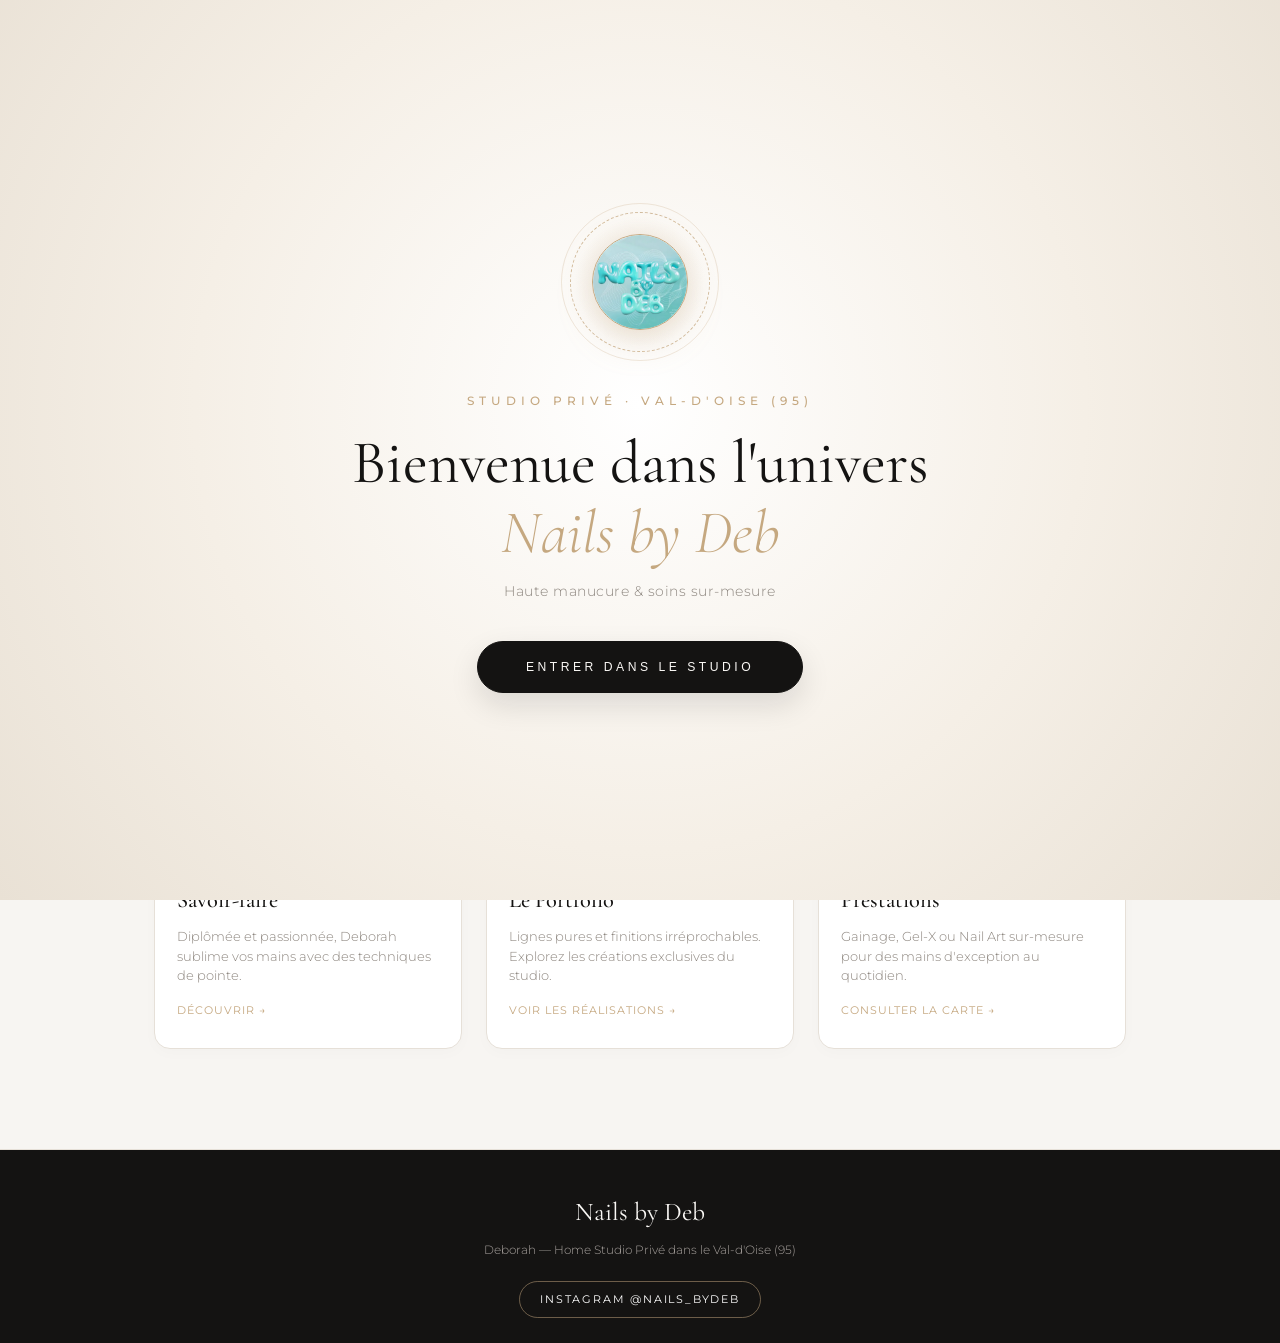
==== index.html @ a56fde8a "Update index.html" ====
<!DOCTYPE html>
<html lang="fr">
<head>
    <meta charset="UTF-8">
    <meta name="viewport" content="width=device-width, initial-scale=1.0">
    <title>Nails by Deb — Salon Privé & Haute Manucure (95)</title>
    <link rel="preconnect" href="https://fonts.googleapis.com">
    <link rel="preconnect" href="https://fonts.gstatic.com" crossorigin>
    <link href="https://fonts.googleapis.com/css2?family=Cormorant+Garamond:ital,wght@0,300;0,400;0,500;0,600;1,400&family=Montserrat:wght@300;400;500;600&display=swap" rel="stylesheet">
    <style>
        :root {
            --bg-main: #F7F5F2;
            --bg-card: #FFFFFF;
            --color-brand: #141312; 
            --color-gold: #C5A880;  
            --color-gold-light: #E8DCB8;
            --text-muted: #8C857E;
            --border: #E6E0D8;
            --radius: 16px;
            --transition: all 0.5s cubic-bezier(0.16, 1, 0.3, 1);
        }

        * { box-sizing: border-box; margin: 0; padding: 0; }
        body { background-color: var(--bg-main); color: var(--color-brand); font-family: 'Montserrat', sans-serif; line-height: 1.7; -webkit-tap-highlight-color: transparent; overflow-x: hidden; }

        /* =========================================================
           ÉCRAN DE BIENVENUE D'EXCEPTION (SPLASH SCREEN HAUTE COUTURE)
           ========================================================= */
        #splash-screen {
            position: fixed;
            top: 0;
            left: 0;
            width: 100vw;
            height: 100vh;
            background: radial-gradient(circle at 50% 45%, #FFFFFF 0%, #F5EFE6 55%, #E9E1D5 100%);
            color: var(--color-brand);
            z-index: 99999;
            display: flex;
            align-items: center;
            justify-content: center;
            text-align: center;
            padding: 30px;
            transition: opacity 1s cubic-bezier(0.16, 1, 0.3, 1), transform 1s cubic-bezier(0.16, 1, 0.3, 1), visibility 1s ease;
        }

        .splash-content {
            max-width: 580px;
            width: 100%;
        }

        /* LOGO & ANNEAUX DORÉS SANS 3D MAIS AVEC AURA LUMINEUSE */
        .splash-logo-wrapper {
            position: relative;
            width: 150px;
            height: 150px;
            margin: 0 auto 35px;
            display: flex;
            align-items: center;
            justify-content: center;
            cursor: pointer;
        }

        /* Halo lumineux d'arrière-plan */
        .splash-glow {
            position: absolute;
            width: 130px;
            height: 130px;
            border-radius: 50%;
            background: radial-gradient(circle, rgba(197, 168, 128, 0.35) 0%, rgba(197, 168, 128, 0) 70%);
            animation: pulseGlow 3.5s ease-in-out infinite alternate;
        }

        @keyframes pulseGlow {
            0% { transform: scale(0.95); opacity: 0.5; }
            100% { transform: scale(1.35); opacity: 0.9; }
        }

        .splash-logo {
            width: 96px;
            height: 96px;
            border-radius: 50%;
            object-fit: cover;
            border: 1.5px solid var(--color-gold);
            box-shadow: 0 12px 35px rgba(197, 168, 128, 0.28);
            position: relative;
            z-index: 3;
            transition: transform 0.6s cubic-bezier(0.16, 1, 0.3, 1);
        }

        .splash-logo-wrapper:hover .splash-logo {
            transform: scale(1.05);
        }

        /* Double anneau filigrane en rotation douce */
        .splash-ring-1 {
            position: absolute;
            width: 140px;
            height: 140px;
            border-radius: 50%;
            border: 1px dashed var(--color-gold);
            animation: rotateClockwise 25s linear infinite;
            opacity: 0.75;
            z-index: 2;
        }

        .splash-ring-2 {
            position: absolute;
            width: 158px;
            height: 158px;
            border-radius: 50%;
            border: 1px solid rgba(197, 168, 128, 0.25);
            animation: rotateCounter 35s linear infinite;
            z-index: 1;
        }

        @keyframes rotateClockwise {
            from { transform: rotate(0deg); }
            to { transform: rotate(360deg); }
        }

        @keyframes rotateCounter {
            from { transform: rotate(360deg); }
            to { transform: rotate(0deg); }
        }

        /* TYPOGRAPHIE ET TEXTES */
        .splash-tag {
            font-family: 'Montserrat', sans-serif;
            color: var(--color-gold);
            font-size: 0.72rem;
            letter-spacing: 5px;
            text-transform: uppercase;
            margin-bottom: 16px;
            display: block;
            font-weight: 500;
            opacity: 0;
            animation: fadeInUp 0.9s 0.2s forwards ease-out;
        }

        .splash-title {
            font-family: 'Cormorant Garamond', serif;
            font-size: clamp(2.4rem, 6.5vw, 3.8rem);
            font-weight: 400;
            line-height: 1.15;
            color: var(--color-brand);
            margin-bottom: 12px;
            opacity: 0;
            animation: fadeInUp 0.9s 0.4s forwards ease-out;
        }

        .splash-title em {
            font-style: italic;
            color: var(--color-gold);
            font-weight: 300;
        }

        .splash-desc {
            font-size: 0.85rem;
            color: var(--text-muted);
            font-weight: 300;
            letter-spacing: 0.5px;
            margin-bottom: 38px;
            opacity: 0;
            animation: fadeInUp 0.9s 0.5s forwards ease-out;
        }

        /* BOUTON D'ENTRÉE DU LUXE AVEC EFFET SHIMMER EN CONTINU */
        .btn-splash {
            position: relative;
            display: inline-block;
            background-color: var(--color-brand);
            color: #FAF8F5;
            border: 1px solid var(--color-brand);
            padding: 18px 48px;
            border-radius: 40px;
            font-size: 0.76rem;
            letter-spacing: 3.5px;
            text-transform: uppercase;
            cursor: pointer;
            transition: var(--transition);
            font-weight: 500;
            overflow: hidden;
            box-shadow: 0 12px 30px rgba(20, 19, 18, 0.12);
            opacity: 0;
            animation: fadeInUp 0.9s 0.7s forwards ease-out;
        }

        /* Ligne de reflet lumineux à travers le bouton */
        .btn-splash::before {
            content: '';
            position: absolute;
            top: 0;
            left: -100%;
            width: 100%;
            height: 100%;
            background: linear-gradient(120deg, transparent, rgba(255, 255, 255, 0.35), transparent);
            animation: shimmer 3.5s infinite;
        }

        @keyframes shimmer {
            0% { left: -100%; }
            20% { left: 100%; }
            100% { left: 100%; }
        }

        .btn-splash:hover {
            background-color: var(--color-gold);
            border-color: var(--color-gold);
            color: var(--color-brand);
            transform: translateY(-3px) scale(1.02);
            box-shadow: 0 15px 35px rgba(197, 168, 128, 0.4);
        }

        @keyframes fadeInUp {
            from { opacity: 0; transform: translateY(20px); }
            to { opacity: 1; transform: translateY(0); }
        }

        /* =========================================================
           HEADER HARMONISÉ (STRICTEMENT SUR UNE SEULE LIGNE)
           ========================================================= */
        header { position: relative; width: 100%; background: rgba(247, 245, 242, 0.98); border-bottom: 1px solid var(--border); z-index: 1000; padding: 14px 4%; display: flex; flex-direction: column; align-items: center; gap: 12px; }
        .brand-logo { display: flex; align-items: center; gap: 12px; text-decoration: none; color: var(--color-brand); white-space: nowrap; }
        .brand-logo img { width: 40px; height: 40px; border-radius: 50%; object-fit: cover; border: 1px solid var(--color-gold); flex-shrink: 0; }
        .brand-logo span { font-family: 'Montserrat', sans-serif; font-size: 0.88rem; letter-spacing: 3.5px; text-transform: uppercase; font-weight: 600; color: var(--color-brand); white-space: nowrap; }

        nav { width: 100%; display: flex; justify-content: center; }
        nav ul { display: flex; list-style: none; gap: 4px; justify-content: center; align-items: center; flex-wrap: wrap; }
        nav a { text-decoration: none; color: var(--color-brand); font-size: 0.65rem; font-weight: 500; text-transform: uppercase; letter-spacing: 1px; padding: 6px 10px; border-radius: 15px; transition: var(--transition); }
        nav a:hover, nav a.active { color: var(--color-gold); background: rgba(197, 168, 128, 0.08); }
        .btn-nav { background-color: var(--color-brand) !important; color: #FFF !important; padding: 6px 14px !important; }

        @media (min-width: 768px) {
            header { position: fixed; top: 0; left: 0; flex-direction: row; justify-content: space-between; padding: 16px 6%; backdrop-filter: blur(12px); }
            nav ul { gap: 16px; flex-wrap: nowrap; }
            nav a { font-size: 0.8rem; padding: 8px 14px; }
            .brand-logo img { width: 44px; height: 44px; }
            .brand-logo span { font-size: 0.95rem; letter-spacing: 4px; }
            .hero { padding-top: 140px !important; }
        }

        /* =========================================================
           CONTENU PRINCIPAL DU SITE
           ========================================================= */
        .hero { padding: 40px 5% 50px; text-align: center; max-width: 900px; margin: 0 auto; }
        .hero-badge { display: inline-block; border: 1px solid var(--color-gold); color: var(--color-gold); padding: 5px 14px; border-radius: 30px; font-size: 0.65rem; letter-spacing: 2px; text-transform: uppercase; margin-bottom: 20px; font-weight: 500; }
        .hero h1 { font-family: 'Cormorant Garamond', serif; font-size: clamp(2.2rem, 7vw, 4.2rem); line-height: 1.15; margin-bottom: 15px; color: var(--color-brand); font-weight: 500; }
        .hero h1 em { font-style: italic; color: var(--color-gold); }
        .hero p { font-size: 0.9rem; color: var(--text-muted); max-width: 600px; margin: 0 auto 30px; font-weight: 300; }

        .hero-cta-group { display: flex; flex-direction: column; gap: 12px; align-items: center; justify-content: center; }
        @media(min-width: 500px) { .hero-cta-group { flex-direction: row; } }

        .btn-primary { display: inline-block; background-color: var(--color-brand); color: #FFF; text-decoration: none; padding: 15px 32px; border-radius: 30px; font-size: 0.75rem; letter-spacing: 2px; text-transform: uppercase; transition: var(--transition); font-weight: 500; width: 100%; max-width: 250px; }
        .btn-primary:hover { background-color: var(--color-gold); color: var(--color-brand); transform: translateY(-2px); box-shadow: 0 8px 25px rgba(197, 168, 128, 0.3); }

        .btn-secondary { display: inline-block; background-color: transparent; color: var(--color-brand); border: 1px solid var(--border); text-decoration: none; padding: 15px 32px; border-radius: 30px; font-size: 0.75rem; letter-spacing: 2px; text-transform: uppercase; transition: var(--transition); font-weight: 500; width: 100%; max-width: 250px; }
        .btn-secondary:hover { border-color: var(--color-gold); color: var(--color-gold); background: rgba(197, 168, 128, 0.05); }

        .marquee-container { width: 100%; overflow: hidden; background-color: var(--color-brand); color: #FAF8F5; padding: 12px 0; margin: 30px 0 45px; white-space: nowrap; border-top: 1px solid rgba(197, 168, 128, 0.3); border-bottom: 1px solid rgba(197, 168, 128, 0.3); }
        .marquee-content { display: inline-block; animation: marquee 25s linear infinite; font-family: 'Cormorant Garamond', serif; font-size: 0.95rem; letter-spacing: 2.5px; text-transform: uppercase; }
        .marquee-content span { margin: 0 20px; color: var(--color-gold); }
        @keyframes marquee { 0% { transform: translateX(0); } 100% { transform: translateX(-50%); } }

        .experience-section { padding: 0 5% 50px; max-width: 1100px; margin: 0 auto; text-align: center; }
        .experience-section h2 { font-family: 'Cormorant Garamond', serif; font-size: 2rem; color: var(--color-brand); margin-bottom: 10px; font-weight: 400; }
        .experience-section p.sub { color: var(--text-muted); font-size: 0.84rem; max-width: 500px; margin: 0 auto 30px; font-weight: 300; }
        .preview-grid { display: grid; grid-template-columns: 1fr; gap: 18px; }
        @media (min-width: 768px) { .preview-grid { grid-template-columns: repeat(3, 1fr); gap: 24px; } }
        .card-preview { background: var(--bg-card); border: 1px solid var(--border); border-radius: var(--radius); padding: 28px 22px; text-align: left; text-decoration: none; color: inherit; transition: var(--transition); box-shadow: 0 4px 15px rgba(0,0,0,0.02); display: flex; flex-direction: column; justify-content: space-between; }
        .card-preview:hover { border-color: var(--color-gold); transform: translateY(-5px); box-shadow: 0 10px 30px rgba(197, 168, 128, 0.15); }
        .card-preview span.num { font-family: 'Cormorant Garamond', serif; font-size: 1.15rem; color: var(--color-gold); display: block; margin-bottom: 10px; }
        .card-preview h3 { font-family: 'Cormorant Garamond', serif; font-size: 1.4rem; margin-bottom: 8px; color: var(--color-brand); font-weight: 500; }
        .card-preview p { font-size: 0.82rem; color: var(--text-muted); font-weight: 300; line-height: 1.5; }

        footer { background-color: var(--color-brand); color: #FAF8F5; padding: 40px 5% 25px; text-align: center; margin-top: 50px; border-top: 1px solid var(--border); }
        footer h3 { font-family: 'Cormorant Garamond', serif; font-size: 1.6rem; margin-bottom: 6px; font-weight: 400; }
        footer p { color: #A8A29E; font-size: 0.78rem; margin-bottom: 20px; font-weight: 300; }
        .social-link { display: inline-block; color: #FFF; text-decoration: none; border: 1px solid rgba(197, 168, 128, 0.5); padding: 8px 20px; border-radius: 30px; font-size: 0.7rem; letter-spacing: 1.8px; text-transform: uppercase; transition: var(--transition); }
        .social-link:hover { background: var(--color-gold); border-color: var(--color-gold); color: var(--color-brand); }
    </style>
</head>
<body>

    <!-- ÉCRAN D'ACCUEIL D'ENTRÉE HAUTE COUTURE -->
    <div id="splash-screen">
        <div class="splash-content">
            <div class="splash-logo-wrapper" onclick="enterStudio()">
                <div class="splash-glow"></div>
                <div class="splash-ring-1"></div>
                <div class="splash-ring-2"></div>
                <img src="logo.png" alt="Nails by Deb Logo" class="splash-logo">
            </div>
            <span class="splash-tag">Studio Privé · Val-d'Oise (95)</span>
            <h1 class="splash-title">Bienvenue dans l'univers<br><em>Nails by Deb</em></h1>
            <p class="splash-desc">Haute manucure & soins sur-mesure</p>
            <button class="btn-splash" onclick="enterStudio()">Entrer dans le studio</button>
        </div>
    </div>

    <!-- HEADER ET STRUCTURE DU SITE -->
    <header>
        <a href="index.html" class="brand-logo">
            <img src="logo.png" alt="Nails by Deb Logo">
            <span>NAILS BY DEB</span>
        </a>
        <nav>
            <ul>
                <li><a href="index.html" class="active">Accueil</a></li>
                <li><a href="about.html">À propos</a></li>
                <li><a href="realisations.html">Réalisations</a></li>
                <li><a href="tarifs.html">Tarifs</a></li>
                <li><a href="rules.html">Consignes</a></li>
                <li><a href="booking.html" class="btn-nav">Réserver</a></li>
            </ul>
        </nav>
    </header>

    <section class="hero">
        <span class="hero-badge">Salon Privé · Val-d'Oise (95)</span>
        <h1>L'art de la haute manucure <em>sur-mesure</em></h1>
        <p>Bienvenue dans l'univers exclusif de Deborah. Un sanctuaire de beauté dédié à l'élégance de vos mains.</p>
        <div class="hero-cta-group">
            <a href="booking.html" class="btn-primary">Réserver mon soin</a>
            <a href="tarifs.html" class="btn-secondary">Découvrir la carte</a>
        </div>
    </section>

    <div class="marquee-container">
        <div class="marquee-content">
            HAUTE MANUCURE <span>✦</span> GAINAGE RUBBER <span>✦</span> POSE AMÉRICAINE GEL-X <span>✦</span> EXCELLENCE & RAFFINEMENT <span>✦</span> VAL-D'OISE (95) <span>✦</span>
        </div>
    </div>

    <div class="experience-section">
        <h2>L'Expérience Nails by Deb</h2>
        <p class="sub">Une exigence absolue portée sur la santé de vos ongles et la perfection des finitions.</p>
        
        <div class="preview-grid">
            <a href="about.html" class="card-preview">
                <div>
                    <span class="num">01</span>
                    <h3>Savoir-faire</h3>
                    <p>Diplômée et passionnée, Deborah sublime vos mains avec des techniques de pointe.</p>
                </div>
                <span style="font-size:0.7rem; text-transform:uppercase; letter-spacing:1px; color:var(--color-gold); margin-top:15px; display:block;">Découvrir →</span>
            </a>
            <a href="realisations.html" class="card-preview">
                <div>
                    <span class="num">02</span>
                    <h3>Le Portfolio</h3>
                    <p>Lignes pures et finitions irréprochables. Explorez les créations exclusives du studio.</p>
                </div>
                <span style="font-size:0.7rem; text-transform:uppercase; letter-spacing:1px; color:var(--color-gold); margin-top:15px; display:block;">Voir les réalisations →</span>
            </a>
            <a href="tarifs.html" class="card-preview">
                <div>
                    <span class="num">03</span>
                    <h3>Prestations</h3>
                    <p>Gainage, Gel-X ou Nail Art sur-mesure pour des mains d'exception au quotidien.</p>
                </div>
                <span style="font-size:0.7rem; text-transform:uppercase; letter-spacing:1px; color:var(--color-gold); margin-top:15px; display:block;">Consulter la carte →</span>
            </a>
        </div>
    </div>

    <footer>
        <h3>Nails by Deb</h3>
        <p>Deborah — Home Studio Privé dans le Val-d'Oise (95)</p>
        <a href="https://instagram.com/nails_bydeb" target="_blank" class="social-link">Instagram @nails_bydeb</a>
    </footer>

    <script>
        function enterStudio() {
            const splash = document.getElementById('splash-screen');
            splash.style.opacity = '0';
            splash.style.transform = 'scale(1.04)';
            splash.style.visibility = 'hidden';
        }
    </script>
</body>
</html>
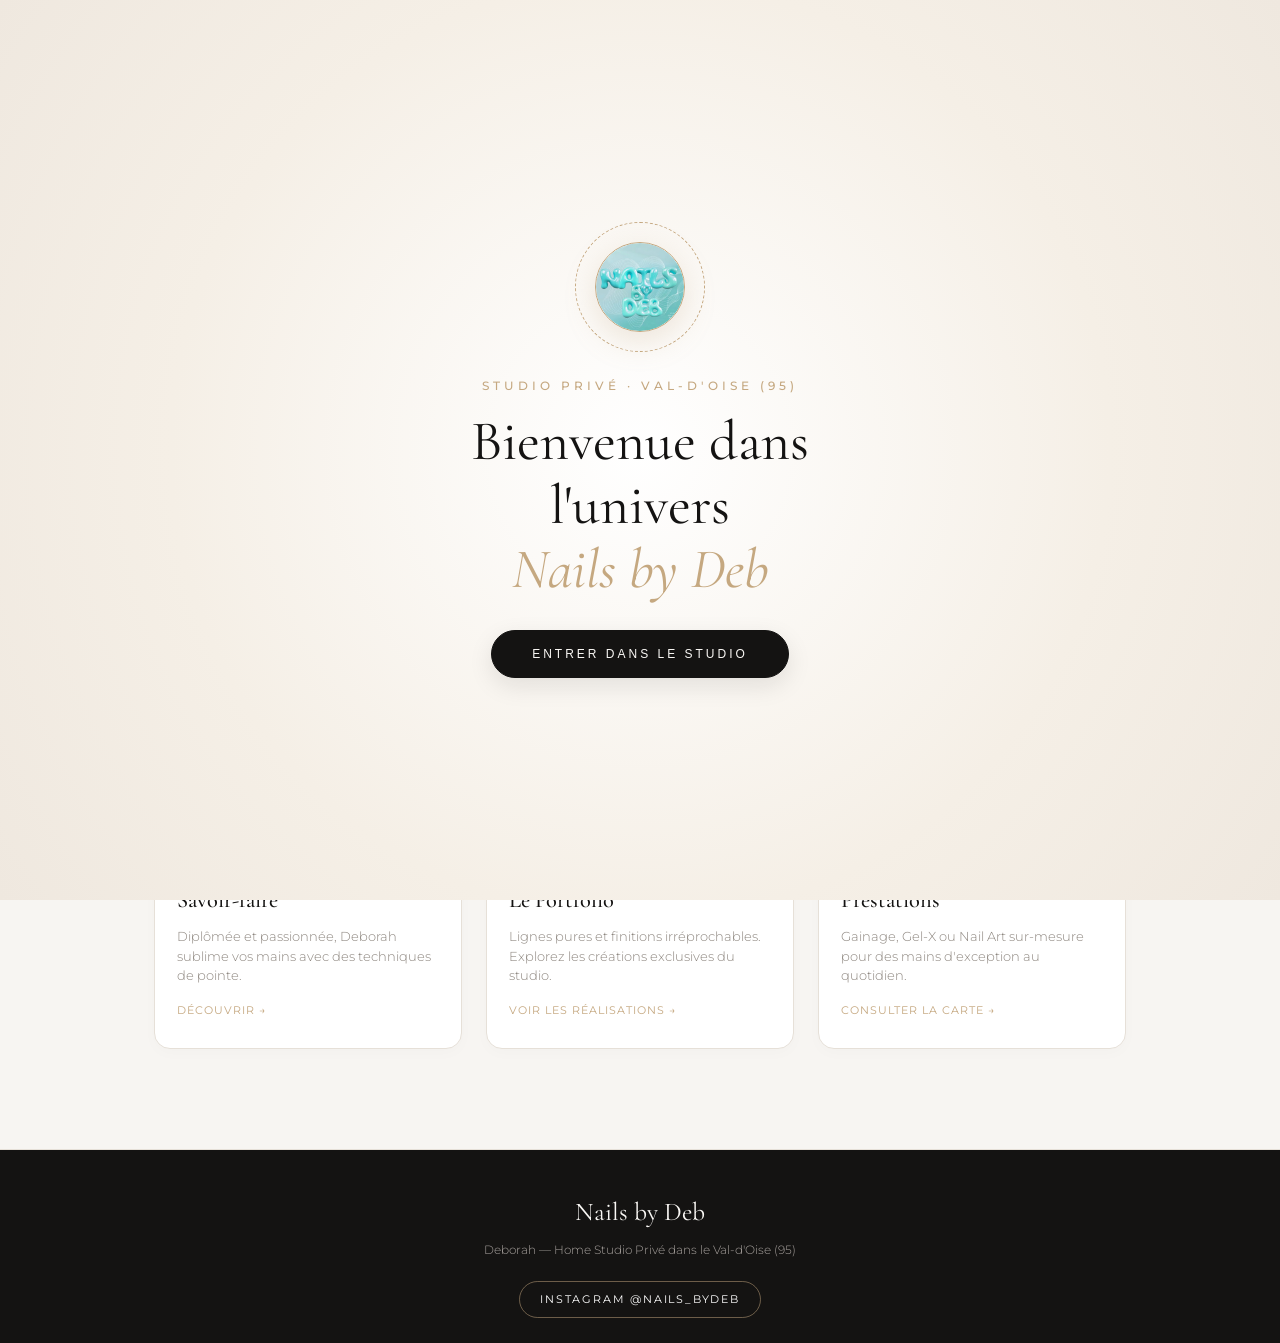
==== commit a862a4bc: "Update index.html" ====
--- a/index.html
+++ b/index.html
@@ -9,220 +9,38 @@
     <link href="https://fonts.googleapis.com/css2?family=Cormorant+Garamond:ital,wght@0,300;0,400;0,500;0,600;1,400&family=Montserrat:wght@300;400;500;600&display=swap" rel="stylesheet">
     <style>
         :root {
-            --bg-main: #F7F5F2;
-            --bg-card: #FFFFFF;
-            --color-brand: #141312; 
-            --color-gold: #C5A880;  
-            --color-gold-light: #E8DCB8;
-            --text-muted: #8C857E;
-            --border: #E6E0D8;
-            --radius: 16px;
-            --transition: all 0.5s cubic-bezier(0.16, 1, 0.3, 1);
+            --bg-main: #F7F5F2; --bg-card: #FFFFFF;
+            --color-brand: #141312; --color-gold: #C5A880;
+            --text-muted: #8C857E; --border: #E6E0D8;
+            --radius: 16px; --transition: all 0.4s cubic-bezier(0.16, 1, 0.3, 1);
         }
+        * { box-sizing: border-box; margin: 0; padding: 0; }
+        body { background-color: var(--bg-main); color: var(--color-brand); font-family: 'Montserrat', sans-serif; line-height: 1.7; overflow-x: hidden; }
 
-        * { box-sizing: border-box; margin: 0; padding: 0; }
-        body { background-color: var(--bg-main); color: var(--color-brand); font-family: 'Montserrat', sans-serif; line-height: 1.7; -webkit-tap-highlight-color: transparent; overflow-x: hidden; }
+        #splash-screen {
+            position: fixed; top: 0; left: 0; width: 100vw; height: 100vh;
+            background: radial-gradient(circle at center, #FFFFFF 0%, #F5EFE6 60%, #EFE8DF 100%);
+            color: var(--color-brand); z-index: 99999;
+            display: flex; align-items: center; justify-content: center;
+            text-align: center; padding: 24px; transition: opacity 0.6s ease;
+        }
+        .splash-content { max-width: 520px; width: 100%; }
+        .splash-logo-wrapper { position: relative; width: 130px; height: 130px; margin: 0 auto 25px; display: flex; align-items: center; justify-content: center; }
+        .splash-logo { width: 90px; height: 90px; border-radius: 50%; object-fit: cover; border: 1.5px solid var(--color-gold); box-shadow: 0 10px 30px rgba(197, 168, 128, 0.25); z-index: 2; }
+        .splash-ring { position: absolute; width: 130px; height: 130px; border-radius: 50%; border: 1px dashed var(--color-gold); animation: spinRing 22s linear infinite; }
+        @keyframes spinRing { from { transform: rotate(0deg); } to { transform: rotate(360deg); } }
 
-        /* =========================================================
-           ÉCRAN DE BIENVENUE D'EXCEPTION (SPLASH SCREEN HAUTE COUTURE)
-           ========================================================= */
-        #splash-screen {
-            position: fixed;
-            top: 0;
-            left: 0;
-            width: 100vw;
-            height: 100vh;
-            background: radial-gradient(circle at 50% 45%, #FFFFFF 0%, #F5EFE6 55%, #E9E1D5 100%);
-            color: var(--color-brand);
-            z-index: 99999;
-            display: flex;
-            align-items: center;
-            justify-content: center;
-            text-align: center;
-            padding: 30px;
-            transition: opacity 1s cubic-bezier(0.16, 1, 0.3, 1), transform 1s cubic-bezier(0.16, 1, 0.3, 1), visibility 1s ease;
-        }
+        .splash-subtitle { color: var(--color-gold); font-size: 0.72rem; letter-spacing: 4px; text-transform: uppercase; margin-bottom: 12px; display: block; font-weight: 500; }
+        .splash-title { font-family: 'Cormorant Garamond', serif; font-size: clamp(2.2rem, 6vw, 3.5rem); font-weight: 400; line-height: 1.15; color: var(--color-brand); margin-bottom: 28px; }
+        .splash-title em { font-style: italic; color: var(--color-gold); }
 
-        .splash-content {
-            max-width: 580px;
-            width: 100%;
-        }
+        .btn-splash { background-color: var(--color-brand); color: #FAF8F5; border: 1px solid var(--color-brand); padding: 16px 40px; border-radius: 35px; font-size: 0.75rem; letter-spacing: 3px; text-transform: uppercase; cursor: pointer; transition: var(--transition); font-weight: 500; box-shadow: 0 8px 25px rgba(20, 19, 18, 0.1); }
+        .btn-splash:hover { background-color: var(--color-gold); border-color: var(--color-gold); color: var(--color-brand); transform: translateY(-2px); }
 
-        /* LOGO & ANNEAUX DORÉS SANS 3D MAIS AVEC AURA LUMINEUSE */
-        .splash-logo-wrapper {
-            position: relative;
-            width: 150px;
-            height: 150px;
-            margin: 0 auto 35px;
-            display: flex;
-            align-items: center;
-            justify-content: center;
-            cursor: pointer;
-        }
-
-        /* Halo lumineux d'arrière-plan */
-        .splash-glow {
-            position: absolute;
-            width: 130px;
-            height: 130px;
-            border-radius: 50%;
-            background: radial-gradient(circle, rgba(197, 168, 128, 0.35) 0%, rgba(197, 168, 128, 0) 70%);
-            animation: pulseGlow 3.5s ease-in-out infinite alternate;
-        }
-
-        @keyframes pulseGlow {
-            0% { transform: scale(0.95); opacity: 0.5; }
-            100% { transform: scale(1.35); opacity: 0.9; }
-        }
-
-        .splash-logo {
-            width: 96px;
-            height: 96px;
-            border-radius: 50%;
-            object-fit: cover;
-            border: 1.5px solid var(--color-gold);
-            box-shadow: 0 12px 35px rgba(197, 168, 128, 0.28);
-            position: relative;
-            z-index: 3;
-            transition: transform 0.6s cubic-bezier(0.16, 1, 0.3, 1);
-        }
-
-        .splash-logo-wrapper:hover .splash-logo {
-            transform: scale(1.05);
-        }
-
-        /* Double anneau filigrane en rotation douce */
-        .splash-ring-1 {
-            position: absolute;
-            width: 140px;
-            height: 140px;
-            border-radius: 50%;
-            border: 1px dashed var(--color-gold);
-            animation: rotateClockwise 25s linear infinite;
-            opacity: 0.75;
-            z-index: 2;
-        }
-
-        .splash-ring-2 {
-            position: absolute;
-            width: 158px;
-            height: 158px;
-            border-radius: 50%;
-            border: 1px solid rgba(197, 168, 128, 0.25);
-            animation: rotateCounter 35s linear infinite;
-            z-index: 1;
-        }
-
-        @keyframes rotateClockwise {
-            from { transform: rotate(0deg); }
-            to { transform: rotate(360deg); }
-        }
-
-        @keyframes rotateCounter {
-            from { transform: rotate(360deg); }
-            to { transform: rotate(0deg); }
-        }
-
-        /* TYPOGRAPHIE ET TEXTES */
-        .splash-tag {
-            font-family: 'Montserrat', sans-serif;
-            color: var(--color-gold);
-            font-size: 0.72rem;
-            letter-spacing: 5px;
-            text-transform: uppercase;
-            margin-bottom: 16px;
-            display: block;
-            font-weight: 500;
-            opacity: 0;
-            animation: fadeInUp 0.9s 0.2s forwards ease-out;
-        }
-
-        .splash-title {
-            font-family: 'Cormorant Garamond', serif;
-            font-size: clamp(2.4rem, 6.5vw, 3.8rem);
-            font-weight: 400;
-            line-height: 1.15;
-            color: var(--color-brand);
-            margin-bottom: 12px;
-            opacity: 0;
-            animation: fadeInUp 0.9s 0.4s forwards ease-out;
-        }
-
-        .splash-title em {
-            font-style: italic;
-            color: var(--color-gold);
-            font-weight: 300;
-        }
-
-        .splash-desc {
-            font-size: 0.85rem;
-            color: var(--text-muted);
-            font-weight: 300;
-            letter-spacing: 0.5px;
-            margin-bottom: 38px;
-            opacity: 0;
-            animation: fadeInUp 0.9s 0.5s forwards ease-out;
-        }
-
-        /* BOUTON D'ENTRÉE DU LUXE AVEC EFFET SHIMMER EN CONTINU */
-        .btn-splash {
-            position: relative;
-            display: inline-block;
-            background-color: var(--color-brand);
-            color: #FAF8F5;
-            border: 1px solid var(--color-brand);
-            padding: 18px 48px;
-            border-radius: 40px;
-            font-size: 0.76rem;
-            letter-spacing: 3.5px;
-            text-transform: uppercase;
-            cursor: pointer;
-            transition: var(--transition);
-            font-weight: 500;
-            overflow: hidden;
-            box-shadow: 0 12px 30px rgba(20, 19, 18, 0.12);
-            opacity: 0;
-            animation: fadeInUp 0.9s 0.7s forwards ease-out;
-        }
-
-        /* Ligne de reflet lumineux à travers le bouton */
-        .btn-splash::before {
-            content: '';
-            position: absolute;
-            top: 0;
-            left: -100%;
-            width: 100%;
-            height: 100%;
-            background: linear-gradient(120deg, transparent, rgba(255, 255, 255, 0.35), transparent);
-            animation: shimmer 3.5s infinite;
-        }
-
-        @keyframes shimmer {
-            0% { left: -100%; }
-            20% { left: 100%; }
-            100% { left: 100%; }
-        }
-
-        .btn-splash:hover {
-            background-color: var(--color-gold);
-            border-color: var(--color-gold);
-            color: var(--color-brand);
-            transform: translateY(-3px) scale(1.02);
-            box-shadow: 0 15px 35px rgba(197, 168, 128, 0.4);
-        }
-
-        @keyframes fadeInUp {
-            from { opacity: 0; transform: translateY(20px); }
-            to { opacity: 1; transform: translateY(0); }
-        }
-
-        /* =========================================================
-           HEADER HARMONISÉ (STRICTEMENT SUR UNE SEULE LIGNE)
-           ========================================================= */
-        header { position: relative; width: 100%; background: rgba(247, 245, 242, 0.98); border-bottom: 1px solid var(--border); z-index: 1000; padding: 14px 4%; display: flex; flex-direction: column; align-items: center; gap: 12px; }
-        .brand-logo { display: flex; align-items: center; gap: 12px; text-decoration: none; color: var(--color-brand); white-space: nowrap; }
-        .brand-logo img { width: 40px; height: 40px; border-radius: 50%; object-fit: cover; border: 1px solid var(--color-gold); flex-shrink: 0; }
-        .brand-logo span { font-family: 'Montserrat', sans-serif; font-size: 0.88rem; letter-spacing: 3.5px; text-transform: uppercase; font-weight: 600; color: var(--color-brand); white-space: nowrap; }
+        header { position: relative; width: 100%; background: rgba(247, 245, 242, 0.98); border-bottom: 1px solid var(--border); z-index: 1000; padding: 15px 4%; display: flex; flex-direction: column; align-items: center; gap: 15px; }
+        .brand-logo { display: flex; align-items: center; justify-content: center; gap: 12px; text-decoration: none; color: var(--color-brand); white-space: nowrap; }
+        .brand-logo img { width: 42px; height: 42px; border-radius: 50%; object-fit: cover; border: 1px solid var(--color-gold); flex-shrink: 0; }
+        .brand-logo span { font-family: 'Montserrat', sans-serif; font-size: 0.9rem; letter-spacing: 3.5px; text-transform: uppercase; font-weight: 600; color: var(--color-brand); line-height: 1; }
 
         nav { width: 100%; display: flex; justify-content: center; }
         nav ul { display: flex; list-style: none; gap: 4px; justify-content: center; align-items: center; flex-wrap: wrap; }
@@ -234,14 +52,9 @@
             header { position: fixed; top: 0; left: 0; flex-direction: row; justify-content: space-between; padding: 16px 6%; backdrop-filter: blur(12px); }
             nav ul { gap: 16px; flex-wrap: nowrap; }
             nav a { font-size: 0.8rem; padding: 8px 14px; }
-            .brand-logo img { width: 44px; height: 44px; }
-            .brand-logo span { font-size: 0.95rem; letter-spacing: 4px; }
             .hero { padding-top: 140px !important; }
         }
 
-        /* =========================================================
-           CONTENU PRINCIPAL DU SITE
-           ========================================================= */
         .hero { padding: 40px 5% 50px; text-align: center; max-width: 900px; margin: 0 auto; }
         .hero-badge { display: inline-block; border: 1px solid var(--color-gold); color: var(--color-gold); padding: 5px 14px; border-radius: 30px; font-size: 0.65rem; letter-spacing: 2px; text-transform: uppercase; margin-bottom: 20px; font-weight: 500; }
         .hero h1 { font-family: 'Cormorant Garamond', serif; font-size: clamp(2.2rem, 7vw, 4.2rem); line-height: 1.15; margin-bottom: 15px; color: var(--color-brand); font-weight: 500; }
@@ -252,7 +65,7 @@
         @media(min-width: 500px) { .hero-cta-group { flex-direction: row; } }
 
         .btn-primary { display: inline-block; background-color: var(--color-brand); color: #FFF; text-decoration: none; padding: 15px 32px; border-radius: 30px; font-size: 0.75rem; letter-spacing: 2px; text-transform: uppercase; transition: var(--transition); font-weight: 500; width: 100%; max-width: 250px; }
-        .btn-primary:hover { background-color: var(--color-gold); color: var(--color-brand); transform: translateY(-2px); box-shadow: 0 8px 25px rgba(197, 168, 128, 0.3); }
+        .btn-primary:hover { background-color: var(--color-gold); color: var(--color-brand); }
 
         .btn-secondary { display: inline-block; background-color: transparent; color: var(--color-brand); border: 1px solid var(--border); text-decoration: none; padding: 15px 32px; border-radius: 30px; font-size: 0.75rem; letter-spacing: 2px; text-transform: uppercase; transition: var(--transition); font-weight: 500; width: 100%; max-width: 250px; }
         .btn-secondary:hover { border-color: var(--color-gold); color: var(--color-gold); background: rgba(197, 168, 128, 0.05); }
@@ -282,23 +95,18 @@
 </head>
 <body>
 
-    <!-- ÉCRAN D'ACCUEIL D'ENTRÉE HAUTE COUTURE -->
     <div id="splash-screen">
         <div class="splash-content">
-            <div class="splash-logo-wrapper" onclick="enterStudio()">
-                <div class="splash-glow"></div>
-                <div class="splash-ring-1"></div>
-                <div class="splash-ring-2"></div>
+            <div class="splash-logo-wrapper">
+                <div class="splash-ring"></div>
                 <img src="logo.png" alt="Nails by Deb Logo" class="splash-logo">
             </div>
-            <span class="splash-tag">Studio Privé · Val-d'Oise (95)</span>
+            <span class="splash-subtitle">Studio Privé · Val-d'Oise (95)</span>
             <h1 class="splash-title">Bienvenue dans l'univers<br><em>Nails by Deb</em></h1>
-            <p class="splash-desc">Haute manucure & soins sur-mesure</p>
             <button class="btn-splash" onclick="enterStudio()">Entrer dans le studio</button>
         </div>
     </div>
 
-    <!-- HEADER ET STRUCTURE DU SITE -->
     <header>
         <a href="index.html" class="brand-logo">
             <img src="logo.png" alt="Nails by Deb Logo">
@@ -307,10 +115,9 @@
         <nav>
             <ul>
                 <li><a href="index.html" class="active">Accueil</a></li>
+                <li><a href="realisations.html">Galerie</a></li>
+                <li><a href="tarifs.html">Tarifs</a></li>
                 <li><a href="about.html">À propos</a></li>
-                <li><a href="realisations.html">Réalisations</a></li>
-                <li><a href="tarifs.html">Tarifs</a></li>
-                <li><a href="rules.html">Consignes</a></li>
                 <li><a href="booking.html" class="btn-nav">Réserver</a></li>
             </ul>
         </nav>
@@ -371,11 +178,20 @@
     </footer>
 
     <script>
+        document.addEventListener("DOMContentLoaded", () => {
+            const splash = document.getElementById('splash-screen');
+            if(sessionStorage.getItem('splashSeen') === 'true') {
+                splash.style.display = 'none';
+            }
+        });
+
         function enterStudio() {
+            sessionStorage.setItem('splashSeen', 'true');
             const splash = document.getElementById('splash-screen');
             splash.style.opacity = '0';
-            splash.style.transform = 'scale(1.04)';
-            splash.style.visibility = 'hidden';
+            setTimeout(() => {
+                splash.style.display = 'none';
+            }, 600);
         }
     </script>
 </body>
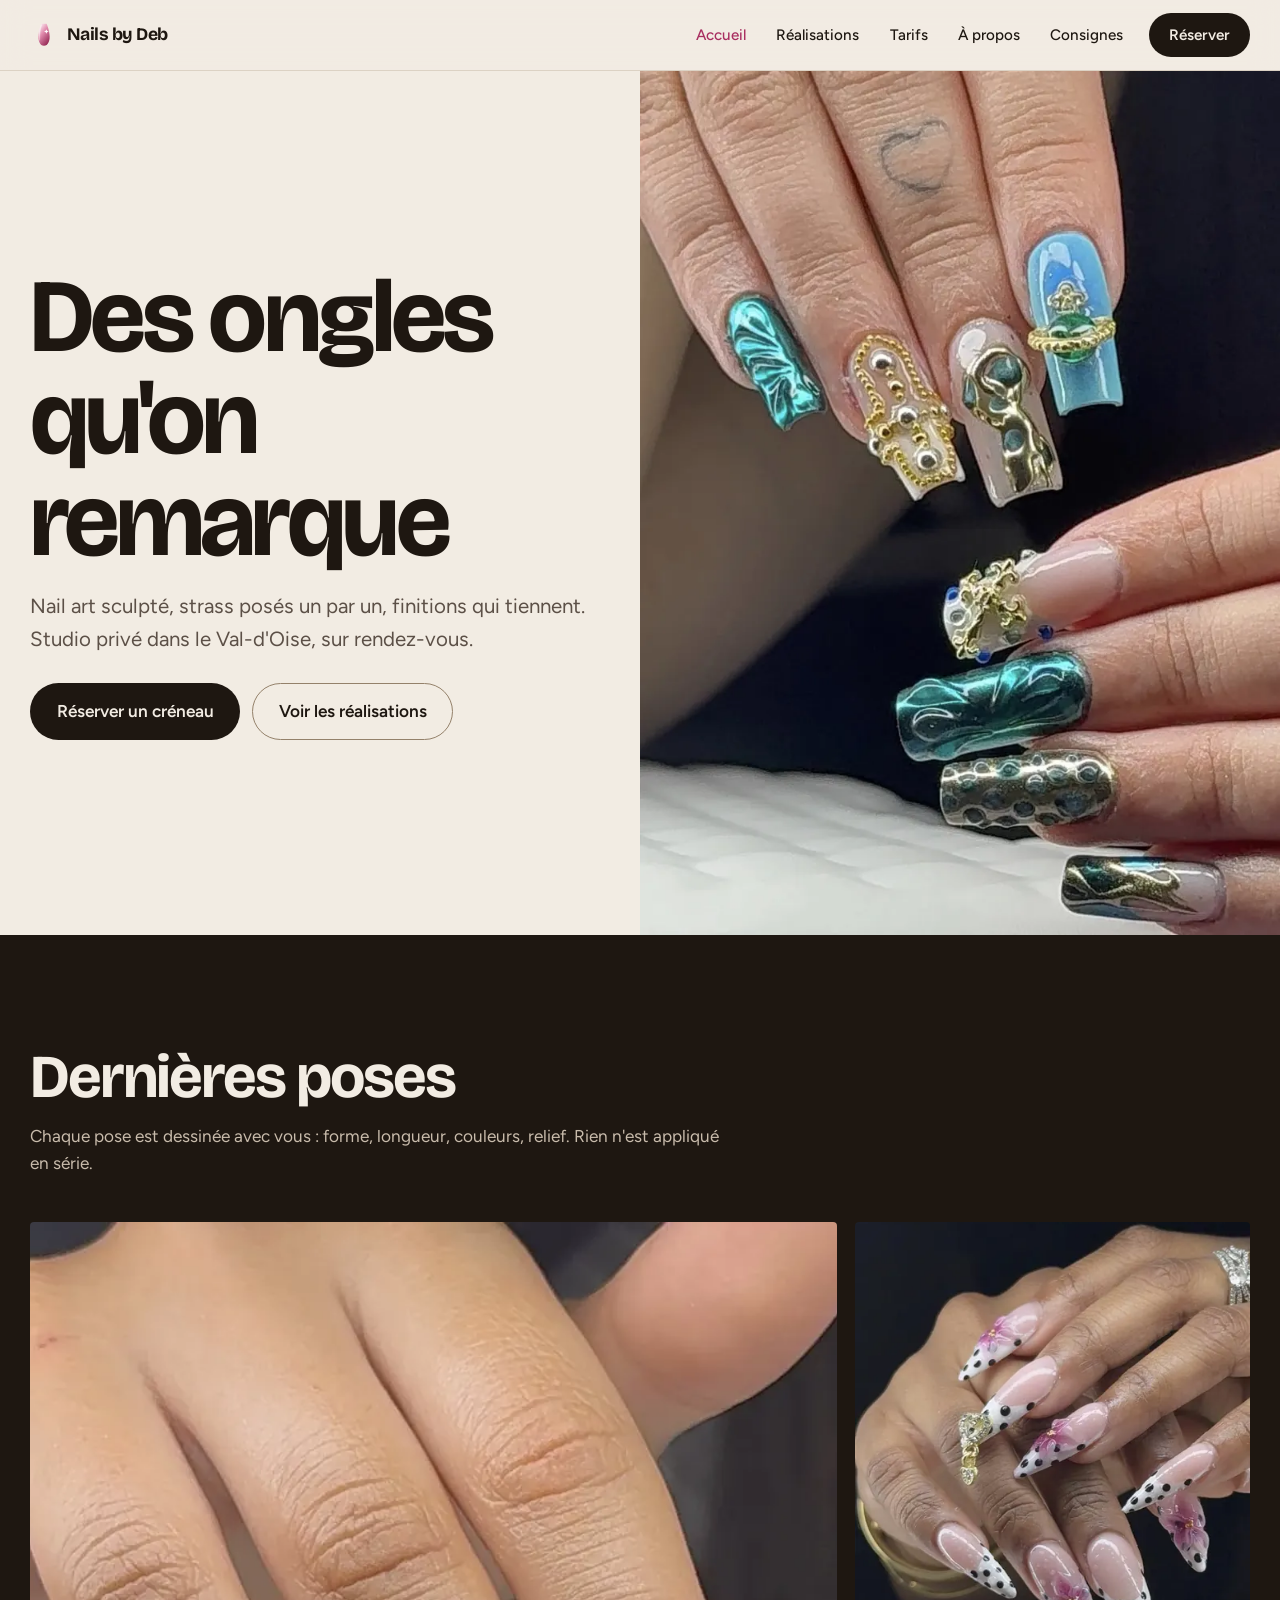
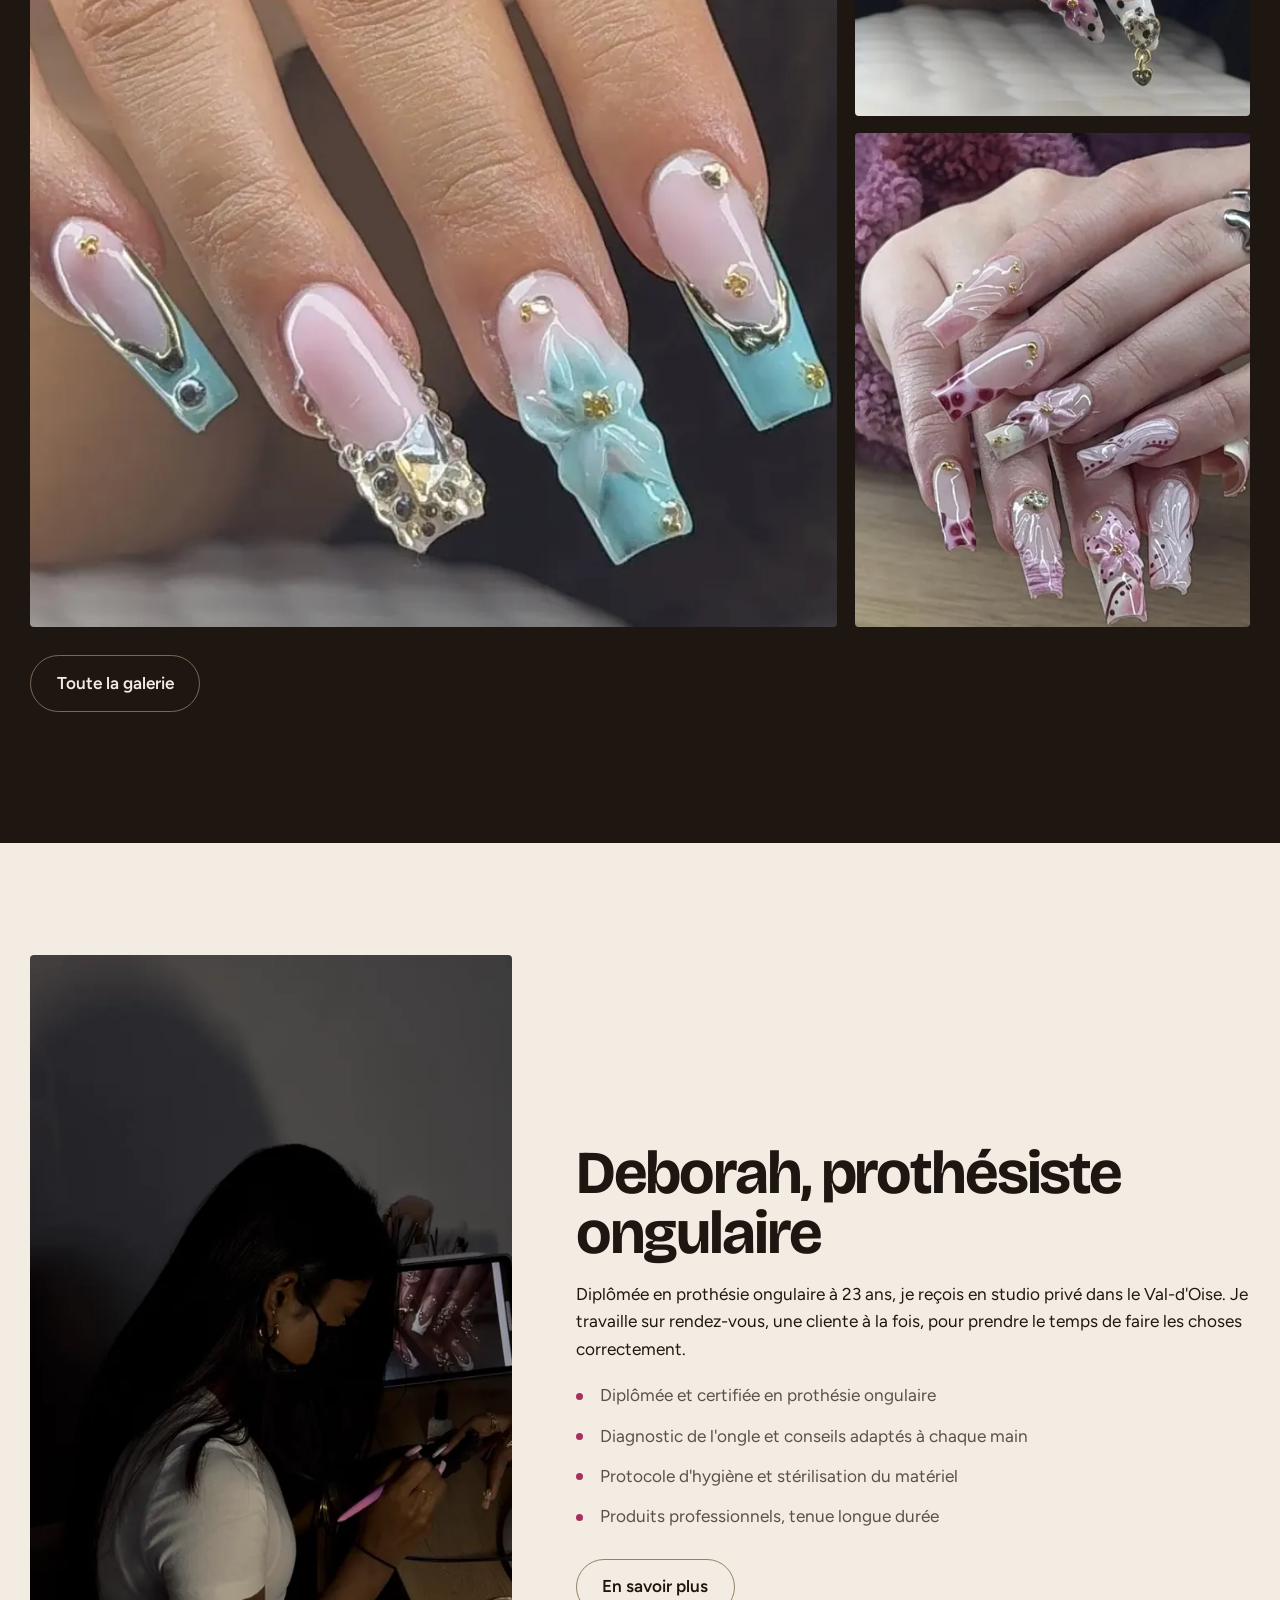
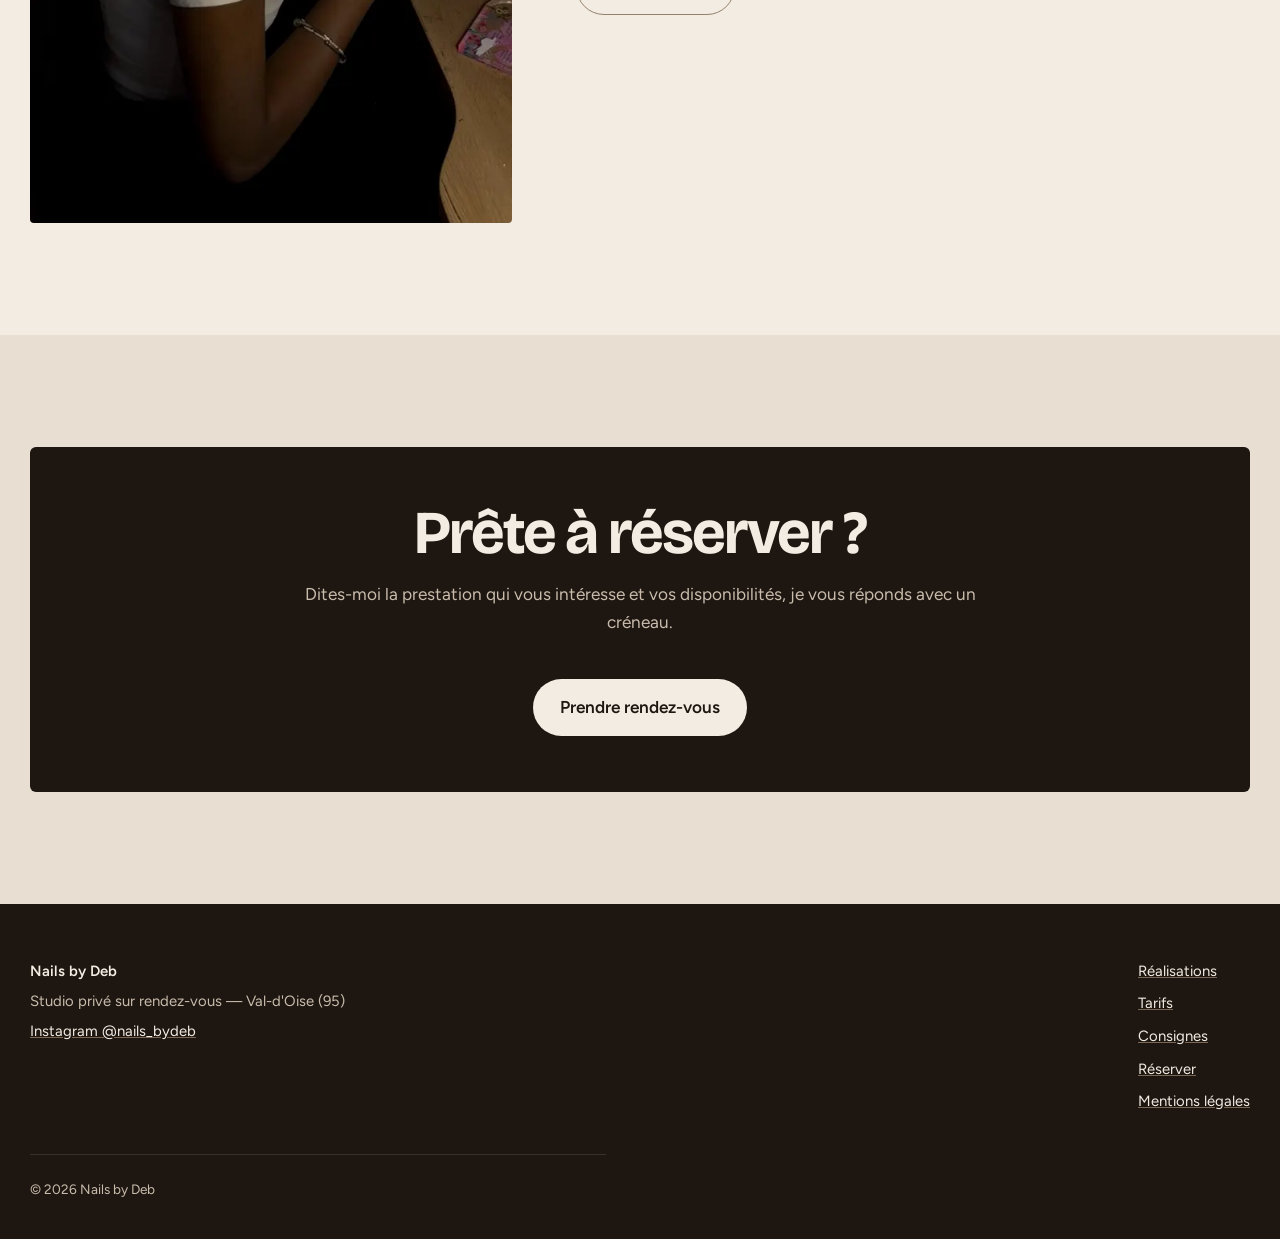
==== commit 2c61b399: "feat: refonte des six pages Changements principaux : - L'accueil montre enfin des photos de poses ; " ====
--- a/index.html
+++ b/index.html
@@ -1,198 +1,189 @@
 <!DOCTYPE html>
 <html lang="fr">
 <head>
-    <meta charset="UTF-8">
-    <meta name="viewport" content="width=device-width, initial-scale=1.0">
-    <title>Nails by Deb — Salon Privé & Haute Manucure (95)</title>
-    <link rel="preconnect" href="https://fonts.googleapis.com">
-    <link rel="preconnect" href="https://fonts.gstatic.com" crossorigin>
-    <link href="https://fonts.googleapis.com/css2?family=Cormorant+Garamond:ital,wght@0,300;0,400;0,500;0,600;1,400&family=Montserrat:wght@300;400;500;600&display=swap" rel="stylesheet">
-    <style>
-        :root {
-            --bg-main: #F7F5F2; --bg-card: #FFFFFF;
-            --color-brand: #141312; --color-gold: #C5A880;
-            --text-muted: #8C857E; --border: #E6E0D8;
-            --radius: 16px; --transition: all 0.4s cubic-bezier(0.16, 1, 0.3, 1);
-        }
-        * { box-sizing: border-box; margin: 0; padding: 0; }
-        body { background-color: var(--bg-main); color: var(--color-brand); font-family: 'Montserrat', sans-serif; line-height: 1.7; overflow-x: hidden; }
+<meta charset="UTF-8">
+<meta name="viewport" content="width=device-width, initial-scale=1">
+<title>Nails by Deb — Nail art sur-mesure dans le Val-d'Oise</title>
+<meta name="description" content="Studio privé de prothésie ongulaire dans le Val-d'Oise. Nail art sculpté, Gel-X, gainage et poses sur-mesure par Deborah. Sur rendez-vous.">
+<link rel="canonical" href="https://jrpsg92.github.io/NailsbyDeb/">
 
-        #splash-screen {
-            position: fixed; top: 0; left: 0; width: 100vw; height: 100vh;
-            background: radial-gradient(circle at center, #FFFFFF 0%, #F5EFE6 60%, #EFE8DF 100%);
-            color: var(--color-brand); z-index: 99999;
-            display: flex; align-items: center; justify-content: center;
-            text-align: center; padding: 24px; transition: opacity 0.6s ease;
-        }
-        .splash-content { max-width: 520px; width: 100%; }
-        .splash-logo-wrapper { position: relative; width: 130px; height: 130px; margin: 0 auto 25px; display: flex; align-items: center; justify-content: center; }
-        .splash-logo { width: 90px; height: 90px; border-radius: 50%; object-fit: cover; border: 1.5px solid var(--color-gold); box-shadow: 0 10px 30px rgba(197, 168, 128, 0.25); z-index: 2; }
-        .splash-ring { position: absolute; width: 130px; height: 130px; border-radius: 50%; border: 1px dashed var(--color-gold); animation: spinRing 22s linear infinite; }
-        @keyframes spinRing { from { transform: rotate(0deg); } to { transform: rotate(360deg); } }
+<meta property="og:type" content="website">
+<meta property="og:title" content="Nails by Deb — Nail art sur-mesure dans le Val-d'Oise">
+<meta property="og:description" content="Nail art sculpté, Gel-X, gainage et poses sur-mesure dans un studio privé du Val-d'Oise.">
+<meta property="og:image" content="https://jrpsg92.github.io/NailsbyDeb/img/og-image.jpg">
+<meta property="og:url" content="https://jrpsg92.github.io/NailsbyDeb/">
+<meta property="og:locale" content="fr_FR">
+<meta name="twitter:card" content="summary_large_image">
 
-        .splash-subtitle { color: var(--color-gold); font-size: 0.72rem; letter-spacing: 4px; text-transform: uppercase; margin-bottom: 12px; display: block; font-weight: 500; }
-        .splash-title { font-family: 'Cormorant Garamond', serif; font-size: clamp(2.2rem, 6vw, 3.5rem); font-weight: 400; line-height: 1.15; color: var(--color-brand); margin-bottom: 28px; }
-        .splash-title em { font-style: italic; color: var(--color-gold); }
+<link rel="icon" href="img/logo-mark.svg" type="image/svg+xml">
+<link rel="apple-touch-icon" href="img/apple-touch-icon.png">
+<meta name="theme-color" content="#F2ECE3">
 
-        .btn-splash { background-color: var(--color-brand); color: #FAF8F5; border: 1px solid var(--color-brand); padding: 16px 40px; border-radius: 35px; font-size: 0.75rem; letter-spacing: 3px; text-transform: uppercase; cursor: pointer; transition: var(--transition); font-weight: 500; box-shadow: 0 8px 25px rgba(20, 19, 18, 0.1); }
-        .btn-splash:hover { background-color: var(--color-gold); border-color: var(--color-gold); color: var(--color-brand); transform: translateY(-2px); }
-
-        header { position: relative; width: 100%; background: rgba(247, 245, 242, 0.98); border-bottom: 1px solid var(--border); z-index: 1000; padding: 15px 4%; display: flex; flex-direction: column; align-items: center; gap: 15px; }
-        .brand-logo { display: flex; align-items: center; justify-content: center; gap: 12px; text-decoration: none; color: var(--color-brand); white-space: nowrap; }
-        .brand-logo img { width: 42px; height: 42px; border-radius: 50%; object-fit: cover; border: 1px solid var(--color-gold); flex-shrink: 0; }
-        .brand-logo span { font-family: 'Montserrat', sans-serif; font-size: 0.9rem; letter-spacing: 3.5px; text-transform: uppercase; font-weight: 600; color: var(--color-brand); line-height: 1; }
-
-        nav { width: 100%; display: flex; justify-content: center; }
-        nav ul { display: flex; list-style: none; gap: 4px; justify-content: center; align-items: center; flex-wrap: wrap; }
-        nav a { text-decoration: none; color: var(--color-brand); font-size: 0.65rem; font-weight: 500; text-transform: uppercase; letter-spacing: 1px; padding: 6px 10px; border-radius: 15px; transition: var(--transition); }
-        nav a:hover, nav a.active { color: var(--color-gold); background: rgba(197, 168, 128, 0.08); }
-        .btn-nav { background-color: var(--color-brand) !important; color: #FFF !important; padding: 6px 14px !important; }
-
-        @media (min-width: 768px) {
-            header { position: fixed; top: 0; left: 0; flex-direction: row; justify-content: space-between; padding: 16px 6%; backdrop-filter: blur(12px); }
-            nav ul { gap: 16px; flex-wrap: nowrap; }
-            nav a { font-size: 0.8rem; padding: 8px 14px; }
-            .hero { padding-top: 140px !important; }
-        }
-
-        .hero { padding: 40px 5% 50px; text-align: center; max-width: 900px; margin: 0 auto; }
-        .hero-badge { display: inline-block; border: 1px solid var(--color-gold); color: var(--color-gold); padding: 5px 14px; border-radius: 30px; font-size: 0.65rem; letter-spacing: 2px; text-transform: uppercase; margin-bottom: 20px; font-weight: 500; }
-        .hero h1 { font-family: 'Cormorant Garamond', serif; font-size: clamp(2.2rem, 7vw, 4.2rem); line-height: 1.15; margin-bottom: 15px; color: var(--color-brand); font-weight: 500; }
-        .hero h1 em { font-style: italic; color: var(--color-gold); }
-        .hero p { font-size: 0.9rem; color: var(--text-muted); max-width: 600px; margin: 0 auto 30px; font-weight: 300; }
-
-        .hero-cta-group { display: flex; flex-direction: column; gap: 12px; align-items: center; justify-content: center; }
-        @media(min-width: 500px) { .hero-cta-group { flex-direction: row; } }
-
-        .btn-primary { display: inline-block; background-color: var(--color-brand); color: #FFF; text-decoration: none; padding: 15px 32px; border-radius: 30px; font-size: 0.75rem; letter-spacing: 2px; text-transform: uppercase; transition: var(--transition); font-weight: 500; width: 100%; max-width: 250px; }
-        .btn-primary:hover { background-color: var(--color-gold); color: var(--color-brand); }
-
-        .btn-secondary { display: inline-block; background-color: transparent; color: var(--color-brand); border: 1px solid var(--border); text-decoration: none; padding: 15px 32px; border-radius: 30px; font-size: 0.75rem; letter-spacing: 2px; text-transform: uppercase; transition: var(--transition); font-weight: 500; width: 100%; max-width: 250px; }
-        .btn-secondary:hover { border-color: var(--color-gold); color: var(--color-gold); background: rgba(197, 168, 128, 0.05); }
-
-        .marquee-container { width: 100%; overflow: hidden; background-color: var(--color-brand); color: #FAF8F5; padding: 12px 0; margin: 30px 0 45px; white-space: nowrap; border-top: 1px solid rgba(197, 168, 128, 0.3); border-bottom: 1px solid rgba(197, 168, 128, 0.3); }
-        .marquee-content { display: inline-block; animation: marquee 25s linear infinite; font-family: 'Cormorant Garamond', serif; font-size: 0.95rem; letter-spacing: 2.5px; text-transform: uppercase; }
-        .marquee-content span { margin: 0 20px; color: var(--color-gold); }
-        @keyframes marquee { 0% { transform: translateX(0); } 100% { transform: translateX(-50%); } }
-
-        .experience-section { padding: 0 5% 50px; max-width: 1100px; margin: 0 auto; text-align: center; }
-        .experience-section h2 { font-family: 'Cormorant Garamond', serif; font-size: 2rem; color: var(--color-brand); margin-bottom: 10px; font-weight: 400; }
-        .experience-section p.sub { color: var(--text-muted); font-size: 0.84rem; max-width: 500px; margin: 0 auto 30px; font-weight: 300; }
-        .preview-grid { display: grid; grid-template-columns: 1fr; gap: 18px; }
-        @media (min-width: 768px) { .preview-grid { grid-template-columns: repeat(3, 1fr); gap: 24px; } }
-        .card-preview { background: var(--bg-card); border: 1px solid var(--border); border-radius: var(--radius); padding: 28px 22px; text-align: left; text-decoration: none; color: inherit; transition: var(--transition); box-shadow: 0 4px 15px rgba(0,0,0,0.02); display: flex; flex-direction: column; justify-content: space-between; }
-        .card-preview:hover { border-color: var(--color-gold); transform: translateY(-5px); box-shadow: 0 10px 30px rgba(197, 168, 128, 0.15); }
-        .card-preview span.num { font-family: 'Cormorant Garamond', serif; font-size: 1.15rem; color: var(--color-gold); display: block; margin-bottom: 10px; }
-        .card-preview h3 { font-family: 'Cormorant Garamond', serif; font-size: 1.4rem; margin-bottom: 8px; color: var(--color-brand); font-weight: 500; }
-        .card-preview p { font-size: 0.82rem; color: var(--text-muted); font-weight: 300; line-height: 1.5; }
-
-        footer { background-color: var(--color-brand); color: #FAF8F5; padding: 40px 5% 25px; text-align: center; margin-top: 50px; border-top: 1px solid var(--border); }
-        footer h3 { font-family: 'Cormorant Garamond', serif; font-size: 1.6rem; margin-bottom: 6px; font-weight: 400; }
-        footer p { color: #A8A29E; font-size: 0.78rem; margin-bottom: 20px; font-weight: 300; }
-        .social-link { display: inline-block; color: #FFF; text-decoration: none; border: 1px solid rgba(197, 168, 128, 0.5); padding: 8px 20px; border-radius: 30px; font-size: 0.7rem; letter-spacing: 1.8px; text-transform: uppercase; transition: var(--transition); }
-        .social-link:hover { background: var(--color-gold); border-color: var(--color-gold); color: var(--color-brand); }
-    </style>
+<link rel="preconnect" href="https://fonts.googleapis.com">
+<link rel="preconnect" href="https://fonts.gstatic.com" crossorigin>
+<link href="https://fonts.googleapis.com/css2?family=Bricolage+Grotesque:opsz,wght@12..96,600;12..96,700&family=Figtree:wght@400;500;600&display=swap" rel="stylesheet">
+<link rel="stylesheet" href="style.css">
 </head>
 <body>
+<a class="saut-contenu" href="#contenu">Aller au contenu</a>
 
-    <div id="splash-screen">
-        <div class="splash-content">
-            <div class="splash-logo-wrapper">
-                <div class="splash-ring"></div>
-                <img src="logo.png" alt="Nails by Deb Logo" class="splash-logo">
-            </div>
-            <span class="splash-subtitle">Studio Privé · Val-d'Oise (95)</span>
-            <h1 class="splash-title">Bienvenue dans l'univers<br><em>Nails by Deb</em></h1>
-            <button class="btn-splash" onclick="enterStudio()">Entrer dans le studio</button>
-        </div>
+<header class="entete">
+  <div class="enveloppe entete__rangee">
+    <a class="marque" href="index.html">
+      <img src="img/logo-mark.svg" alt="" width="28" height="28">
+      <span>Nails by Deb</span>
+    </a>
+    <button class="bascule" data-bascule aria-expanded="false" aria-controls="menu" hidden>
+      <span class="bascule__traits" aria-hidden="true"></span> Menu
+    </button>
+    <nav class="nav" id="menu" data-nav aria-label="Navigation principale">
+      <ul>
+        <li><a href="index.html" aria-current="page">Accueil</a></li>
+        <li><a href="realisations.html">Réalisations</a></li>
+        <li><a href="tarifs.html">Tarifs</a></li>
+        <li><a href="about.html">À propos</a></li>
+        <li><a href="rules.html">Consignes</a></li>
+        <li><a class="reserver" href="booking.html">Réserver</a></li>
+      </ul>
+    </nav>
+  </div>
+</header>
+
+<main id="contenu">
+
+  <section class="accroche">
+    <img class="accroche__fond"
+         src="img/galerie2-800.webp"
+         srcset="img/galerie2-480.webp 480w, img/galerie2-800.webp 800w"
+         sizes="(min-width: 62rem) 50vw, 100vw"
+         alt="Pose longue aqua et dorée, relief sculpté et strass posés à la main"
+         width="1190" height="1608" fetchpriority="high">
+    <div class="enveloppe-accroche accroche__texte">
+      <h1 class="reflet">Des ongles qu'on remarque</h1>
+      <p>Nail art sculpté, strass posés un par un, finitions qui tiennent.
+         Studio privé dans le Val-d'Oise, sur rendez-vous.</p>
+      <div class="accroche__actions">
+        <a class="bouton bouton--plein" href="booking.html">Réserver un créneau</a>
+        <a class="bouton bouton--contour" href="realisations.html">Voir les réalisations</a>
+      </div>
     </div>
+  </section>
 
-    <header>
-        <a href="index.html" class="brand-logo">
-            <img src="logo.png" alt="Nails by Deb Logo">
-            <span>NAILS BY DEB</span>
-        </a>
-        <nav>
-            <ul>
-                <li><a href="index.html" class="active">Accueil</a></li>
-                <li><a href="realisations.html">Galerie</a></li>
-                <li><a href="tarifs.html">Tarifs</a></li>
-                <li><a href="about.html">À propos</a></li>
-                <li><a href="booking.html" class="btn-nav">Réserver</a></li>
-            </ul>
-        </nav>
-    </header>
+  <!-- Section sombre : les ongles clairs et brillants ressortent bien mieux. -->
+  <section class="section section--espresso sur-espresso">
+    <div class="enveloppe">
+      <div class="section__chapeau">
+        <h2>Dernières poses</h2>
+        <p>Chaque pose est dessinée avec vous : forme, longueur, couleurs, relief.
+           Rien n'est appliqué en série.</p>
+      </div>
 
-    <section class="hero">
-        <span class="hero-badge">Salon Privé · Val-d'Oise (95)</span>
-        <h1>L'art de la haute manucure <em>sur-mesure</em></h1>
-        <p>Bienvenue dans l'univers exclusif de Deborah. Un sanctuaire de beauté dédié à l'élégance de vos mains.</p>
-        <div class="hero-cta-group">
-            <a href="booking.html" class="btn-primary">Réserver mon soin</a>
-            <a href="tarifs.html" class="btn-secondary">Découvrir la carte</a>
-        </div>
-    </section>
+      <div class="galerie">
+        <figure class="piece" data-piece>
+          <img src="img/galerie1-800.webp"
+               srcset="img/galerie1-480.webp 480w, img/galerie1-800.webp 800w, img/galerie1-1200.webp 1200w"
+               sizes="(min-width: 48rem) 50vw, 50vw"
+               alt="Pose ballerine aqua avec fleur sculptée en relief et strass"
+               loading="lazy" width="1320" height="1499">
+        </figure>
+        <figure class="piece" data-piece>
+          <img src="img/galerie3-480.webp"
+               srcset="img/galerie3-480.webp 480w, img/galerie3-800.webp 800w"
+               sizes="(min-width: 48rem) 25vw, 50vw"
+               alt="Stiletto blanc à pois noirs, fleurs fuchsia en relief et charms dorés"
+               loading="lazy" width="1197" height="1561">
+        </figure>
+        <figure class="piece" data-piece>
+          <img src="img/galerie4-480.webp"
+               srcset="img/galerie4-480.webp 480w, img/galerie4-800.webp 800w"
+               sizes="(min-width: 48rem) 25vw, 50vw"
+               alt="Pose rose nacrée avec motifs en relief et finitions brillantes"
+               loading="lazy" width="1168" height="1605">
+        </figure>
+      </div>
 
-    <div class="marquee-container">
-        <div class="marquee-content">
-            HAUTE MANUCURE <span>✦</span> GAINAGE RUBBER <span>✦</span> POSE AMÉRICAINE GEL-X <span>✦</span> EXCELLENCE & RAFFINEMENT <span>✦</span> VAL-D'OISE (95) <span>✦</span>
-        </div>
+      <p style="margin-top:1.75rem">
+        <a class="bouton bouton--contour" href="realisations.html">Toute la galerie</a>
+      </p>
     </div>
+  </section>
 
-    <div class="experience-section">
-        <h2>L'Expérience Nails by Deb</h2>
-        <p class="sub">Une exigence absolue portée sur la santé de vos ongles et la perfection des finitions.</p>
-        
-        <div class="preview-grid">
-            <a href="about.html" class="card-preview">
-                <div>
-                    <span class="num">01</span>
-                    <h3>Savoir-faire</h3>
-                    <p>Diplômée et passionnée, Deborah sublime vos mains avec des techniques de pointe.</p>
-                </div>
-                <span style="font-size:0.7rem; text-transform:uppercase; letter-spacing:1px; color:var(--color-gold); margin-top:15px; display:block;">Découvrir →</span>
-            </a>
-            <a href="realisations.html" class="card-preview">
-                <div>
-                    <span class="num">02</span>
-                    <h3>Le Portfolio</h3>
-                    <p>Lignes pures et finitions irréprochables. Explorez les créations exclusives du studio.</p>
-                </div>
-                <span style="font-size:0.7rem; text-transform:uppercase; letter-spacing:1px; color:var(--color-gold); margin-top:15px; display:block;">Voir les réalisations →</span>
-            </a>
-            <a href="tarifs.html" class="card-preview">
-                <div>
-                    <span class="num">03</span>
-                    <h3>Prestations</h3>
-                    <p>Gainage, Gel-X ou Nail Art sur-mesure pour des mains d'exception au quotidien.</p>
-                </div>
-                <span style="font-size:0.7rem; text-transform:uppercase; letter-spacing:1px; color:var(--color-gold); margin-top:15px; display:block;">Consulter la carte →</span>
-            </a>
-        </div>
+  <section class="section">
+    <div class="enveloppe duo">
+      <img src="img/deborah-600.webp"
+           srcset="img/deborah-600.webp 600w, img/deborah-1000.webp 1000w"
+           sizes="(min-width: 52rem) 40vw, 100vw"
+           alt="Deborah au travail dans son studio" loading="lazy"
+           width="1221" height="2201">
+      <div>
+        <h2>Deborah, prothésiste ongulaire</h2>
+        <p>Diplômée en prothésie ongulaire à 23 ans, je reçois en studio privé
+           dans le Val-d'Oise. Je travaille sur rendez-vous, une cliente à la fois,
+           pour prendre le temps de faire les choses correctement.</p>
+        <ul class="liste-nue">
+          <li>Diplômée et certifiée en prothésie ongulaire</li>
+          <li>Diagnostic de l'ongle et conseils adaptés à chaque main</li>
+          <li>Protocole d'hygiène et stérilisation du matériel</li>
+          <li>Produits professionnels, tenue longue durée</li>
+        </ul>
+        <p style="margin-top:1.75rem">
+          <a class="bouton bouton--contour" href="about.html">En savoir plus</a>
+        </p>
+      </div>
     </div>
+  </section>
 
-    <footer>
-        <h3>Nails by Deb</h3>
-        <p>Deborah — Home Studio Privé dans le Val-d'Oise (95)</p>
-        <a href="https://instagram.com/nails_bydeb" target="_blank" class="social-link">Instagram @nails_bydeb</a>
-    </footer>
+  <section class="section section--sable">
+    <div class="enveloppe">
+      <div class="appel">
+        <h2>Prête à réserver&nbsp;?</h2>
+        <p>Dites-moi la prestation qui vous intéresse et vos disponibilités,
+           je vous réponds avec un créneau.</p>
+        <a class="bouton" href="booking.html">Prendre rendez-vous</a>
+      </div>
+    </div>
+  </section>
 
-    <script>
-        document.addEventListener("DOMContentLoaded", () => {
-            const splash = document.getElementById('splash-screen');
-            if(sessionStorage.getItem('splashSeen') === 'true') {
-                splash.style.display = 'none';
-            }
-        });
+</main>
 
-        function enterStudio() {
-            sessionStorage.setItem('splashSeen', 'true');
-            const splash = document.getElementById('splash-screen');
-            splash.style.opacity = '0';
-            setTimeout(() => {
-                splash.style.display = 'none';
-            }, 600);
-        }
-    </script>
+<footer class="pied">
+  <div class="enveloppe">
+    <div class="pied__rangee">
+      <div>
+        <strong>Nails by Deb</strong>
+        <p>Studio privé sur rendez-vous — Val-d'Oise (95)</p>
+        <p><a href="https://instagram.com/nails_bydeb" rel="noopener">Instagram @nails_bydeb</a></p>
+      </div>
+      <ul>
+        <li><a href="realisations.html">Réalisations</a></li>
+        <li><a href="tarifs.html">Tarifs</a></li>
+        <li><a href="rules.html">Consignes</a></li>
+        <li><a href="booking.html">Réserver</a></li>
+        <li><a href="mentions-legales.html">Mentions légales</a></li>
+      </ul>
+    </div>
+    <p class="pied__mention">© 2026 Nails by Deb</p>
+  </div>
+</footer>
+
+<script src="script.js" defer></script>
+<script type="application/ld+json">
+{
+  "@context": "https://schema.org",
+  "@type": "NailSalon",
+  "name": "Nails by Deb",
+  "description": "Studio privé de prothésie ongulaire et nail art sur-mesure dans le Val-d'Oise.",
+  "url": "https://jrpsg92.github.io/NailsbyDeb/",
+  "image": "https://jrpsg92.github.io/NailsbyDeb/img/og-image.jpg",
+  "address": { "@type": "PostalAddress", "addressRegion": "Val-d'Oise", "postalCode": "95", "addressCountry": "FR" },
+  "sameAs": ["https://instagram.com/nails_bydeb"],
+  "priceRange": "30€–50€",
+  "availableService": [
+    { "@type": "Service", "name": "Pose Gel-X" },
+    { "@type": "Service", "name": "Gainage" },
+    { "@type": "Service", "name": "Nail art sur-mesure" }
+  ]
+}
+</script>
 </body>
 </html>
--- a/style.css
+++ b/style.css
@@ -0,0 +1,367 @@
+/* ==========================================================================
+   Nails by Deb — feuille de style unique
+   Direction : sable chaud + espresso, accent framboise emprunté aux fleurs
+   sculptées de ses poses. Le beige reste la base ; la modernité vient de la
+   typographie large, du contraste franc et des photos plein cadre —
+   pas de dorure, pas d'italique décoratif.
+   ========================================================================== */
+
+/* --- Jetons ------------------------------------------------------------- */
+:root {
+  /* Sable : la base chaude */
+  --sable: #F2ECE3;
+  --sable-profond: #E8DFD2;
+
+  /* Espresso : le contrepoint sombre, chaud lui aussi (jamais un noir neutre) */
+  --espresso: #1E1711;
+  --espresso-haut: #2A211A;
+
+  /* Framboise : reprise des fleurs en relief de ses poses */
+  --framboise: #A82E60;
+  --framboise-clair: #F2A8C6;
+
+  /* Texte */
+  --texte: #1E1711;
+  --texte-doux: #5C5047;
+  --texte-inverse: #F2ECE3;
+  --texte-inverse-doux: #C9BCAC;
+
+  /* Filets : décoratif, puis porteur d'information (≥ 3:1) */
+  --filet: #DCD2C4;
+  --filet-actif: #94816A;
+  --filet-sombre: #3C3026;
+  --filet-sombre-actif: #7A6754;
+
+  --lisible: 64ch;
+  --respiration: clamp(3.5rem, 9vw, 7rem);
+  --courbe: cubic-bezier(.22, 1, .36, 1);
+}
+
+/* --- Base --------------------------------------------------------------- */
+*, *::before, *::after { box-sizing: border-box; }
+
+html { scroll-behavior: smooth; }
+
+body {
+  margin: 0;
+  background: var(--sable);
+  color: var(--texte);
+  font-family: Figtree, system-ui, -apple-system, "Segoe UI", sans-serif;
+  font-size: clamp(1rem, .96rem + .2vw, 1.075rem);
+  line-height: 1.6;
+  -webkit-font-smoothing: antialiased;
+}
+
+/* Le display porte la personnalité : large, dense, serré. */
+h1, h2, h3 {
+  font-family: "Bricolage Grotesque", system-ui, sans-serif;
+  font-weight: 700;
+  line-height: .98;
+  letter-spacing: -.035em;
+  margin: 0;
+  text-wrap: balance;
+}
+
+h1 { font-size: clamp(3rem, 1.6rem + 6.6vw, 6.5rem); }
+h2 { font-size: clamp(2.1rem, 1.3rem + 3.6vw, 3.8rem); }
+h3 {
+  font-size: clamp(1.15rem, 1.05rem + .5vw, 1.4rem);
+  font-weight: 600;
+  letter-spacing: -.02em;
+  line-height: 1.15;
+}
+
+p { margin: 0 0 1.1em; max-width: var(--lisible); }
+
+/* Les titres n'ont pas de marge basse : c'est l'élément suivant qui ouvre
+   l'espace, pour éviter les marges qui s'annulent entre blocs. */
+h1 + p, h2 + p { margin-top: 1.15rem; }
+h3 + p { margin-top: .5rem; }
+img { display: block; max-width: 100%; height: auto; }
+a { color: var(--framboise); }
+
+:focus-visible {
+  outline: 3px solid var(--framboise);
+  outline-offset: 3px;
+  border-radius: 2px;
+}
+
+.enveloppe { width: min(100% - 2.5rem, 1220px); margin-inline: auto; }
+
+.enveloppe-accroche { width: min(100% - 2.5rem, 1220px); margin-inline: auto; }
+@media (min-width: 62rem) { .enveloppe-accroche { width: auto; margin-inline: 0; } }
+
+.saut-contenu {
+  position: absolute; left: -9999px; top: 0;
+  background: var(--framboise); color: var(--sable);
+  padding: .75rem 1.25rem; z-index: 200; font-weight: 600;
+}
+.saut-contenu:focus { left: 1rem; top: 1rem; }
+
+/* --- En-tête ------------------------------------------------------------ */
+.entete {
+  position: sticky; top: 0; z-index: 100;
+  background: color-mix(in srgb, var(--sable) 90%, transparent);
+  backdrop-filter: blur(14px);
+  border-bottom: 1px solid var(--filet);
+}
+
+.entete__rangee {
+  display: flex; align-items: center; justify-content: space-between;
+  gap: 1rem; padding-block: .8rem;
+}
+
+.marque {
+  display: flex; align-items: center; gap: .55rem;
+  text-decoration: none; color: var(--texte);
+  font-family: "Bricolage Grotesque", sans-serif;
+  font-weight: 700; font-size: 1.1rem; letter-spacing: -.03em;
+}
+.marque img { width: 28px; height: 28px; }
+
+.bascule {
+  display: inline-flex; align-items: center; gap: .5rem;
+  background: none; border: 1px solid var(--filet-actif); border-radius: 999px;
+  color: var(--texte); font: inherit; font-size: .9rem; font-weight: 600;
+  padding: .5rem .95rem; cursor: pointer; min-height: 44px;
+}
+.bascule__traits { position: relative; width: 16px; height: 2px; background: currentColor; }
+.bascule__traits::before, .bascule__traits::after {
+  content: ""; position: absolute; left: 0; width: 16px; height: 2px;
+  background: currentColor; transition: transform .3s var(--courbe);
+}
+.bascule__traits::before { top: -5px; }
+.bascule__traits::after { top: 5px; }
+[aria-expanded="true"] .bascule__traits { background: transparent; }
+[aria-expanded="true"] .bascule__traits::before { transform: translateY(5px) rotate(45deg); }
+[aria-expanded="true"] .bascule__traits::after { transform: translateY(-5px) rotate(-45deg); }
+
+.nav { display: none; }
+.nav[data-ouvert="true"] { display: block; }
+.nav ul { list-style: none; margin: 0; padding: 0 0 1rem; display: grid; gap: .15rem; }
+.nav a {
+  display: block; padding: .8rem .25rem; min-height: 44px;
+  color: var(--texte); text-decoration: none;
+  border-bottom: 1px solid var(--filet); font-weight: 500;
+}
+.nav a[aria-current="page"] { color: var(--framboise); }
+.nav .reserver {
+  margin-top: .6rem; border: 0;
+  background: var(--espresso); color: var(--texte-inverse);
+  border-radius: 999px; text-align: center; font-weight: 600;
+}
+
+@media (min-width: 62rem) {
+  .bascule { display: none; }
+  .nav { display: block !important; }
+  .nav ul { display: flex; align-items: center; gap: .3rem; padding: 0; }
+  .nav a {
+    border: 0; padding: .6rem .8rem; border-radius: 999px;
+    font-size: .95rem; display: flex; align-items: center;
+  }
+  .nav a:hover { color: var(--framboise); }
+  .nav .reserver { margin: 0 0 0 .5rem; padding-inline: 1.25rem; }
+  .nav .reserver:hover { background: var(--framboise); color: var(--texte-inverse); }
+}
+
+/* --- Boutons ------------------------------------------------------------ */
+.bouton {
+  display: inline-flex; align-items: center; justify-content: center;
+  min-height: 48px; padding: .85rem 1.6rem;
+  border-radius: 999px; border: 1px solid transparent;
+  font: inherit; font-weight: 600; text-decoration: none; cursor: pointer;
+  transition: transform .25s var(--courbe), background-color .25s, color .25s;
+}
+.bouton:hover { transform: translateY(-2px); }
+.bouton:active { transform: translateY(0); }
+
+.bouton--plein { background: var(--espresso); color: var(--texte-inverse); }
+.bouton--plein:hover { background: var(--framboise); }
+
+.bouton--contour { border-color: var(--filet-actif); color: var(--texte); background: transparent; }
+.bouton--contour:hover { border-color: var(--espresso); background: var(--espresso); color: var(--texte-inverse); }
+
+/* Sur fond espresso, les boutons s'inversent */
+.sur-espresso .bouton--plein { background: var(--sable); color: var(--espresso); }
+.sur-espresso .bouton--plein:hover { background: var(--framboise-clair); }
+.sur-espresso .bouton--contour { border-color: var(--filet-sombre-actif); color: var(--texte-inverse); }
+.sur-espresso .bouton--contour:hover { background: var(--sable); color: var(--espresso); border-color: var(--sable); }
+
+/* --- Accroche ----------------------------------------------------------- */
+.accroche { position: relative; overflow: hidden; }
+
+.accroche__fond {
+  width: 100%; aspect-ratio: 4 / 5;
+  object-fit: cover; object-position: center 42%;
+}
+
+.accroche__texte { position: relative; z-index: 1; padding-block: 2rem 2.5rem; }
+.accroche__texte p {
+  font-size: clamp(1.05rem, 1rem + .45vw, 1.28rem);
+  color: var(--texte-doux); max-width: 44ch;
+}
+.accroche__actions { display: flex; flex-wrap: wrap; gap: .75rem; margin-top: 1.75rem; }
+
+/* Au-delà de 62rem, le portrait garde ses proportions dans sa colonne
+   plutôt que d'être étiré en bandeau : on voit la main entière. */
+@media (min-width: 62rem) {
+  .accroche {
+    display: grid; grid-template-columns: 1fr 1fr;
+    align-items: center; min-height: min(82svh, 740px);
+  }
+  .accroche__fond { order: 2; height: 100%; aspect-ratio: auto; object-position: center 45%; }
+  .accroche__texte {
+    order: 1; padding-block: 3rem; width: 100%;
+    padding-inline: max(1.25rem, (100vw - 1220px) / 2) 3rem;
+  }
+}
+@media (min-width: 90rem) { .accroche { grid-template-columns: 1fr .85fr; } }
+
+/* Le reflet du gel : l'unique moment mis en scène, au chargement. */
+.reflet {
+  background: linear-gradient(100deg,
+      var(--espresso) 0 38%, var(--framboise) 48%, var(--espresso) 58% 100%);
+  background-size: 260% 100%;
+  background-position: 160% 0;
+  -webkit-background-clip: text; background-clip: text;
+  color: transparent;
+  animation: balayage 1.9s var(--courbe) .2s both;
+}
+@keyframes balayage { to { background-position: -30% 0; } }
+
+/* --- Sections ----------------------------------------------------------- */
+.section { padding-block: var(--respiration); }
+.section--sable { background: var(--sable-profond); }
+
+.section--espresso {
+  background: var(--espresso);
+  color: var(--texte-inverse);
+}
+.section--espresso p { color: var(--texte-inverse-doux); }
+.section--espresso a { color: var(--framboise-clair); }
+
+.section__chapeau { max-width: var(--lisible); margin-bottom: 2.75rem; }
+.section__chapeau p { color: var(--texte-doux); margin-top: 1rem; margin-bottom: 0; }
+.section--espresso .section__chapeau p { color: var(--texte-inverse-doux); }
+
+/* --- Galerie ------------------------------------------------------------ */
+/* Grille éditoriale : les formats varient, aucune vignette n'est identique. */
+.galerie { display: grid; gap: .9rem; grid-template-columns: repeat(2, 1fr); }
+@media (min-width: 48rem) {
+  .galerie { grid-template-columns: repeat(3, 1fr); gap: 1.1rem; }
+  .galerie > :first-child { grid-column: span 2; grid-row: span 2; }
+}
+
+.piece {
+  margin: 0; padding: 0; border: 0;
+  position: relative; overflow: hidden; border-radius: 4px;
+  background: var(--espresso-haut); cursor: zoom-in;
+  aspect-ratio: 4 / 5;
+}
+.galerie > :first-child { aspect-ratio: auto; }
+.piece img { width: 100%; height: 100%; object-fit: cover; transition: transform .7s var(--courbe); }
+.piece:hover img { transform: scale(1.04); }
+
+/* --- Carte de prix ------------------------------------------------------ */
+.carte-prix { display: grid; gap: 2.75rem; }
+@media (min-width: 48rem) { .carte-prix { grid-template-columns: repeat(2, 1fr); gap: 3rem 3.5rem; } }
+
+.famille h3 { margin-bottom: 1rem; color: var(--framboise); }
+
+.prix { list-style: none; margin: 0; padding: 0; }
+.prix li {
+  display: flex; align-items: baseline; gap: .75rem;
+  padding-block: .75rem; border-bottom: 1px solid var(--filet);
+}
+/* Le filet pointillé relie la prestation à son prix. */
+.prix li::after {
+  content: ""; flex: 1; order: 1;
+  border-bottom: 1px dotted var(--filet-actif); translate: 0 -.3em;
+}
+.prix .montant {
+  order: 2; font-variant-numeric: tabular-nums;
+  font-weight: 600; white-space: nowrap;
+}
+.prix .detail { display: block; color: var(--texte-doux); font-size: .87rem; line-height: 1.4; }
+
+/* --- Blocs de texte ----------------------------------------------------- */
+.duo { display: grid; gap: 2.5rem; align-items: center; }
+@media (min-width: 52rem) { .duo { grid-template-columns: 5fr 7fr; gap: 4rem; } }
+.duo img { border-radius: 4px; width: 100%; }
+
+.liste-nue { list-style: none; margin: 0; padding: 0; display: grid; gap: .8rem; }
+.liste-nue li { padding-left: 1.5rem; position: relative; color: var(--texte-doux); }
+.liste-nue li::before {
+  content: ""; position: absolute; left: 0; top: .6em;
+  width: 7px; height: 7px; border-radius: 50%; background: var(--framboise);
+}
+.section--espresso .liste-nue li { color: var(--texte-inverse-doux); }
+.section--espresso .liste-nue li::before { background: var(--framboise-clair); }
+
+.consignes { display: grid; gap: 2rem; }
+@media (min-width: 48rem) { .consignes { grid-template-columns: repeat(2, 1fr); gap: 2.5rem 3.5rem; } }
+.consignes h3 { margin-bottom: .45rem; }
+.consignes p { color: var(--texte-doux); margin: 0; }
+
+.texte-long { max-width: var(--lisible); }
+.texte-long h2 { margin-top: 2.5rem; margin-bottom: .75rem; }
+.texte-long h2:first-child { margin-top: 0; }
+
+/* --- Appel final -------------------------------------------------------- */
+.appel {
+  background: var(--espresso); color: var(--texte-inverse);
+  border-radius: 6px; padding: clamp(2rem, 5vw, 3.5rem); text-align: center;
+}
+.appel p { margin-inline: auto; color: var(--texte-inverse-doux); }
+.appel .bouton { margin-top: 1.5rem; background: var(--sable); color: var(--espresso); }
+.appel .bouton:hover { background: var(--framboise-clair); }
+
+/* --- Pied --------------------------------------------------------------- */
+.pied {
+  background: var(--espresso); color: var(--texte-inverse-doux);
+  padding-block: 3.5rem 2rem; font-size: .93rem;
+}
+.pied__rangee { display: grid; gap: 1.75rem; }
+@media (min-width: 48rem) { .pied__rangee { grid-template-columns: 1fr auto; align-items: start; } }
+.pied strong { display: block; color: var(--texte-inverse); font-weight: 600; margin-bottom: .4rem; }
+.pied p { margin-bottom: .4rem; }
+.pied a { color: var(--texte-inverse); text-decoration-color: var(--filet-sombre-actif); }
+.pied a:hover { color: var(--framboise-clair); }
+.pied ul { list-style: none; margin: 0; padding: 0; display: grid; gap: .55rem; }
+.pied__mention {
+  margin-top: 2.5rem; padding-top: 1.5rem;
+  border-top: 1px solid var(--filet-sombre); font-size: .85rem;
+}
+
+/* --- Visionneuse -------------------------------------------------------- */
+.visionneuse { border: 0; padding: 0; background: transparent; max-width: 100vw; max-height: 100svh; }
+.visionneuse::backdrop { background: rgb(18 13 9 / .94); }
+.visionneuse img { max-width: 92vw; max-height: 80svh; width: auto; border-radius: 4px; }
+.visionneuse__barre { display: flex; justify-content: center; gap: .75rem; padding-top: 1rem; }
+.visionneuse__bouton {
+  width: 48px; height: 48px; border-radius: 50%;
+  border: 1px solid var(--filet-sombre-actif);
+  background: var(--espresso-haut); color: var(--texte-inverse);
+  font-size: 1.1rem; cursor: pointer;
+}
+.visionneuse__bouton:hover { background: var(--sable); color: var(--espresso); }
+
+/* --- Utilitaires -------------------------------------------------------- */
+.hors-ecran {
+  position: absolute; width: 1px; height: 1px;
+  padding: 0; margin: -1px; overflow: hidden;
+  clip-path: inset(50%); white-space: nowrap;
+}
+
+@media (prefers-reduced-motion: reduce) {
+  html { scroll-behavior: auto; }
+  *, *::before, *::after {
+    animation-duration: .01ms !important;
+    animation-iteration-count: 1 !important;
+    transition-duration: .01ms !important;
+  }
+  .reflet {
+    animation: none; background: none;
+    color: var(--espresso); -webkit-text-fill-color: currentColor;
+  }
+}
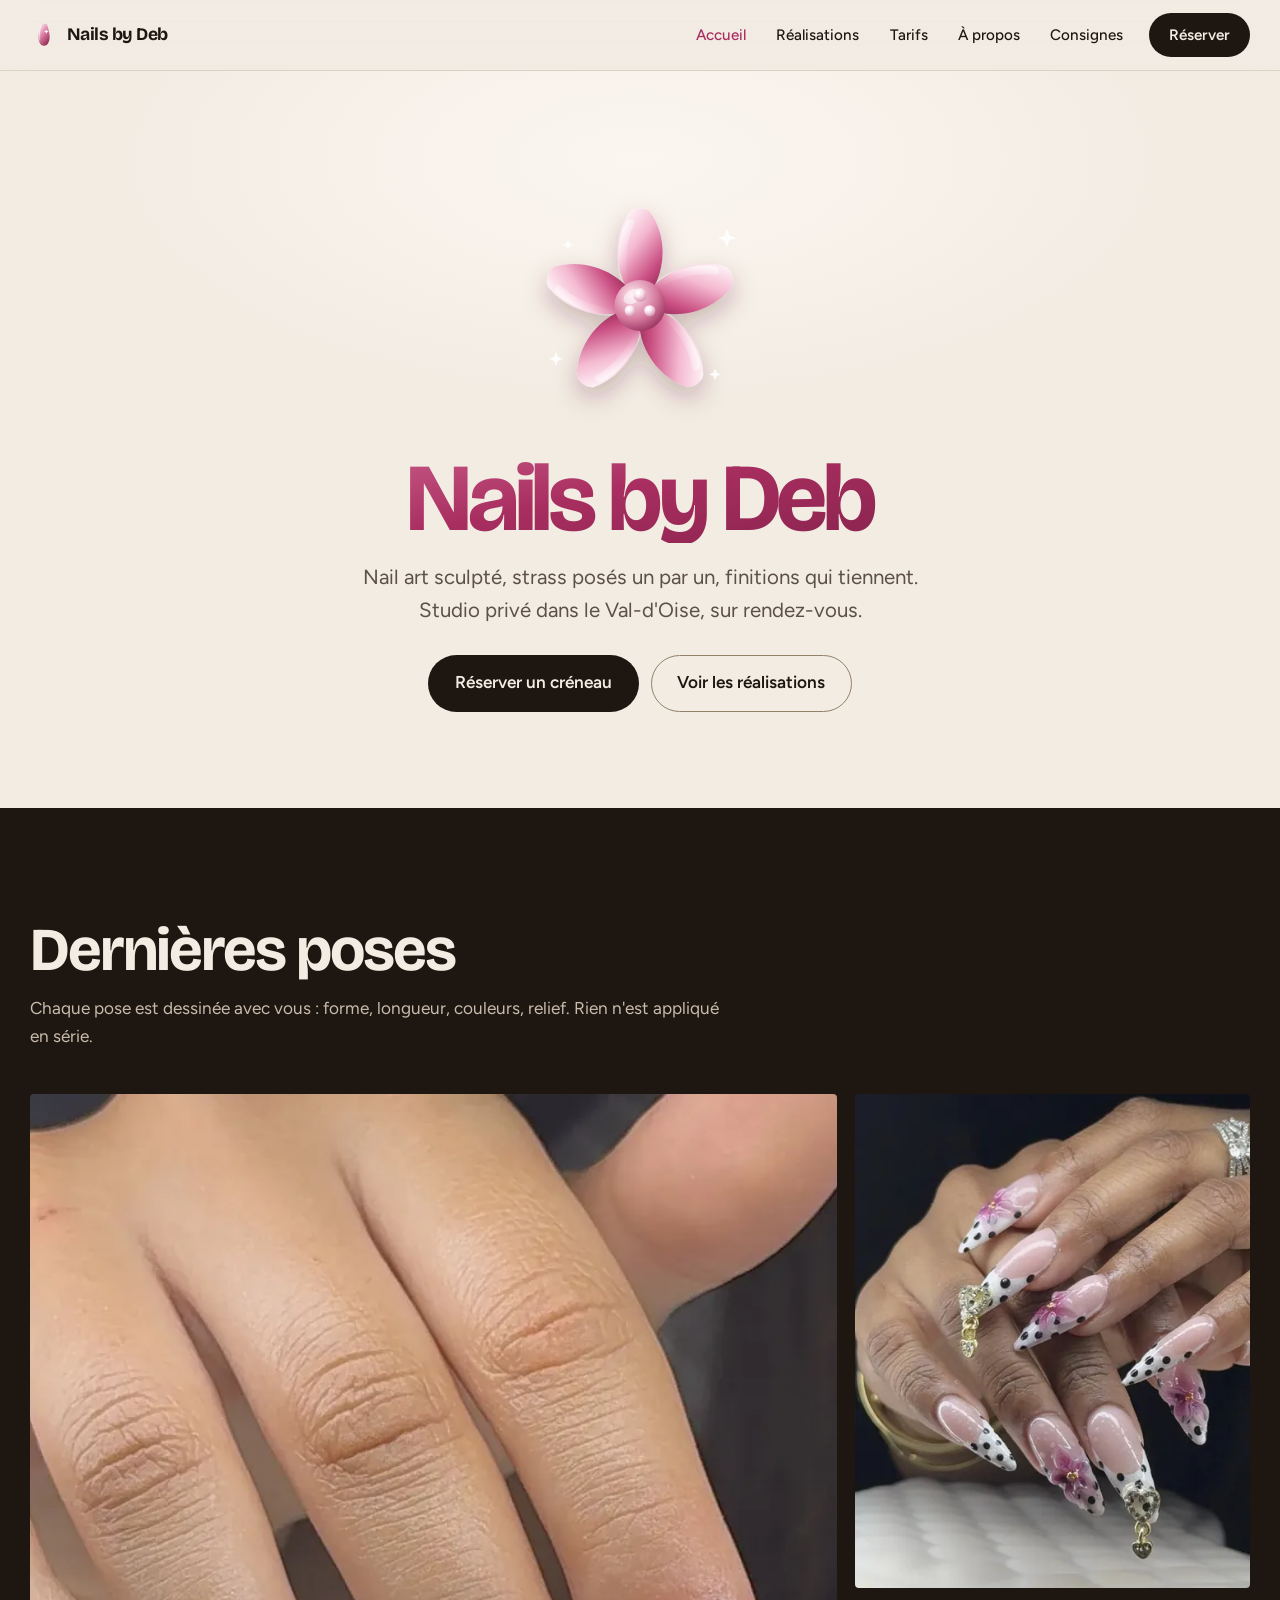
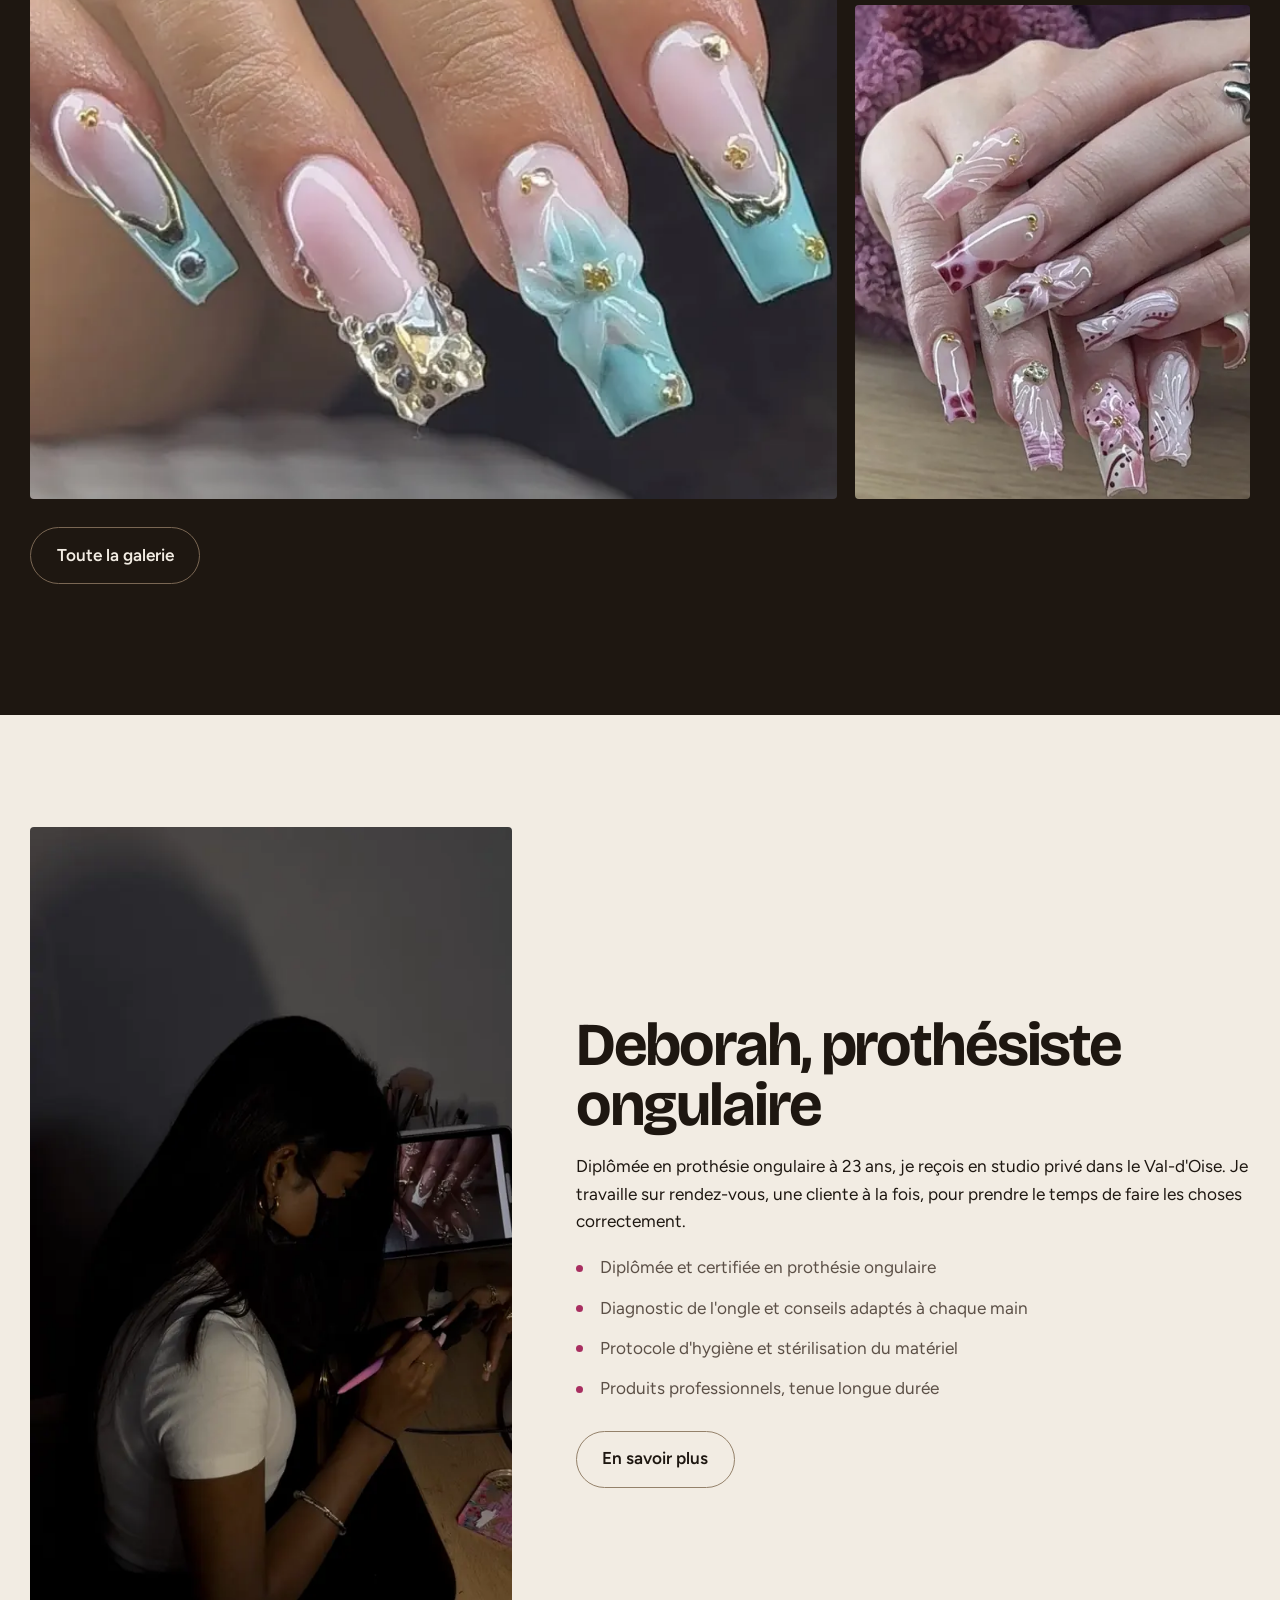
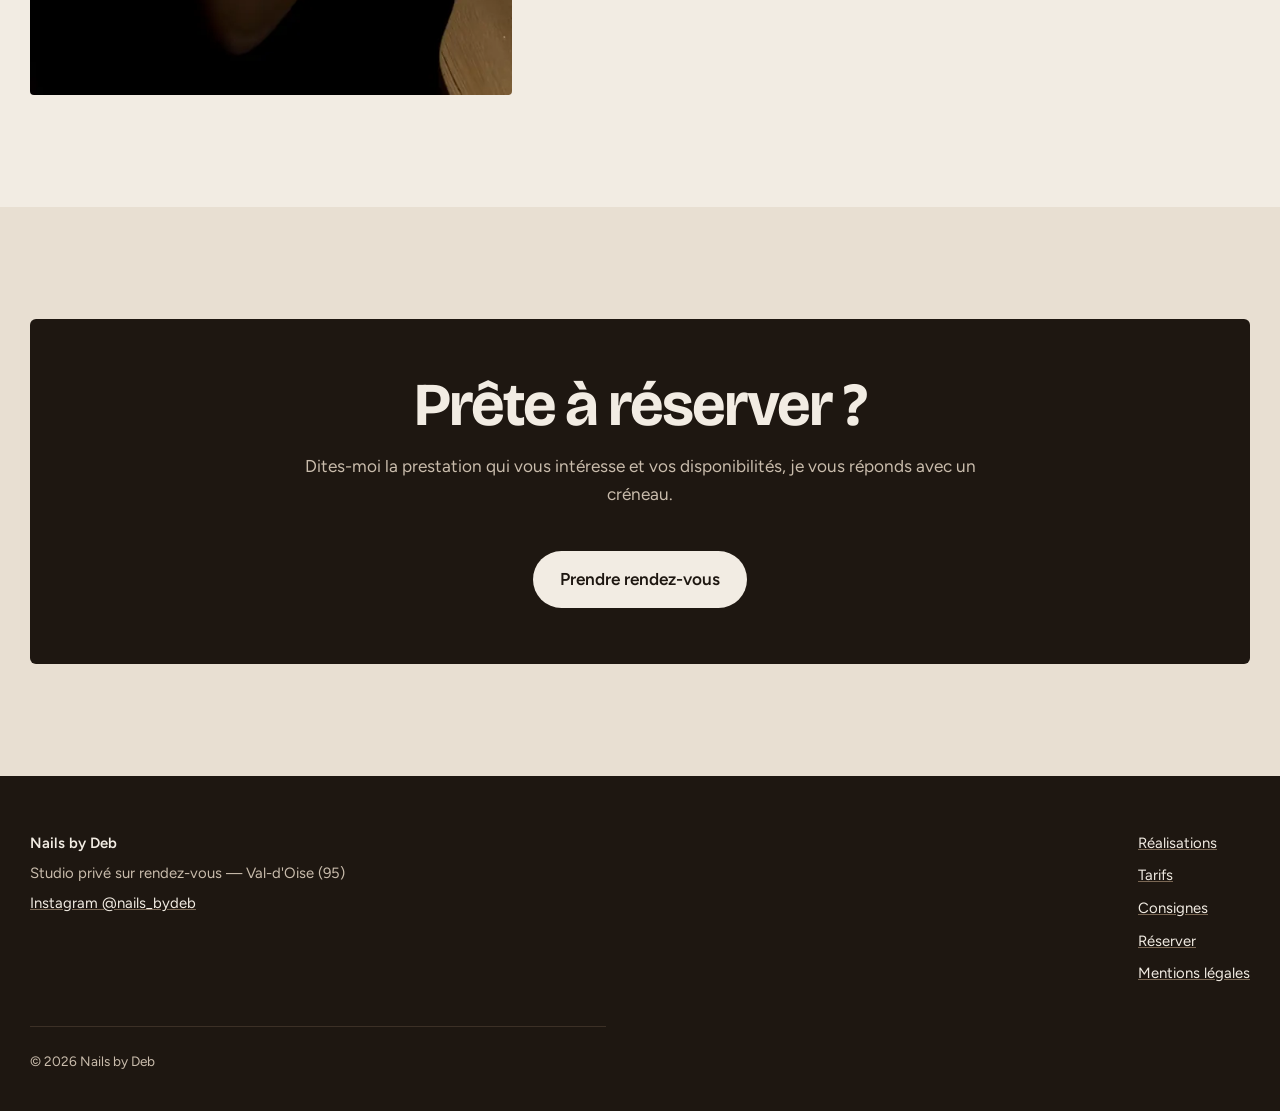
==== commit c784e59a: "feat: accroche d'accueil en mode bienvenue La grande photo quittait rarement l'écran sur mobile et r" ====
--- a/index.html
+++ b/index.html
@@ -51,15 +51,12 @@
 
 <main id="contenu">
 
-  <section class="accroche">
-    <img class="accroche__fond"
-         src="img/galerie2-800.webp"
-         srcset="img/galerie2-480.webp 480w, img/galerie2-800.webp 800w"
-         sizes="(min-width: 62rem) 50vw, 100vw"
-         alt="Pose longue aqua et dorée, relief sculpté et strass posés à la main"
-         width="1190" height="1608" fetchpriority="high">
-    <div class="enveloppe-accroche accroche__texte">
-      <h1 class="reflet">Des ongles qu'on remarque</h1>
+  <section class="accroche--accueil">
+    <img class="accroche__objet" src="img/fleur-3d.svg"
+         alt="Fleur sculptée en relief avec strass, motif signature du studio"
+         width="400" height="400" fetchpriority="high">
+    <div class="enveloppe accroche__texte">
+      <h1 class="logotype">Nails by Deb</h1>
       <p>Nail art sculpté, strass posés un par un, finitions qui tiennent.
          Studio privé dans le Val-d'Oise, sur rendez-vous.</p>
       <div class="accroche__actions">
--- a/style.css
+++ b/style.css
@@ -187,7 +187,47 @@
 .sur-espresso .bouton--contour { border-color: var(--filet-sombre-actif); color: var(--texte-inverse); }
 .sur-espresso .bouton--contour:hover { background: var(--sable); color: var(--espresso); border-color: var(--sable); }
 
-/* --- Accroche ----------------------------------------------------------- */
+/* --- Accroche d'accueil : bienvenue, sans photo ------------------------- */
+/* L'objet 3D porte la marque ; les photos vivent dans la galerie. */
+.accroche--accueil {
+  display: grid;
+  justify-items: center;
+  text-align: center;
+  gap: .25rem; /* le SVG porte déjà sa propre marge interne */
+  padding-block: clamp(2.5rem, 7vw, 5rem) clamp(3rem, 8vw, 6rem);
+  background:
+    radial-gradient(70% 55% at 50% 12%, #FBF6F0 0%, var(--sable) 62%);
+}
+
+.accroche__objet {
+  width: clamp(180px, 42vw, 300px);
+  height: auto;
+  animation: flotter 7s ease-in-out infinite;
+}
+@keyframes flotter {
+  0%, 100% { transform: translateY(0) rotate(-1.5deg); }
+  50%      { transform: translateY(-14px) rotate(1.5deg); }
+}
+
+/* Logotype : lettrage plein, dégradé framboise et reflet de gel. */
+.logotype {
+  font-family: "Bricolage Grotesque", system-ui, sans-serif;
+  font-weight: 700;
+  letter-spacing: -.045em;
+  line-height: .92;
+  font-size: clamp(2.8rem, 1.2rem + 7.6vw, 6rem);
+  margin: 0;
+  background: linear-gradient(168deg, #E27FA6 0%, var(--framboise) 46%, #731C41 100%);
+  -webkit-background-clip: text; background-clip: text;
+  color: transparent;
+  text-wrap: balance;
+}
+
+.accroche--accueil .accroche__texte { padding: 0; }
+.accroche--accueil p { margin-inline: auto; }
+.accroche--accueil .accroche__actions { justify-content: center; }
+
+/* --- Accroche photo (pages intérieures) --------------------------------- */
 .accroche { position: relative; overflow: hidden; }
 
 .accroche__fond {
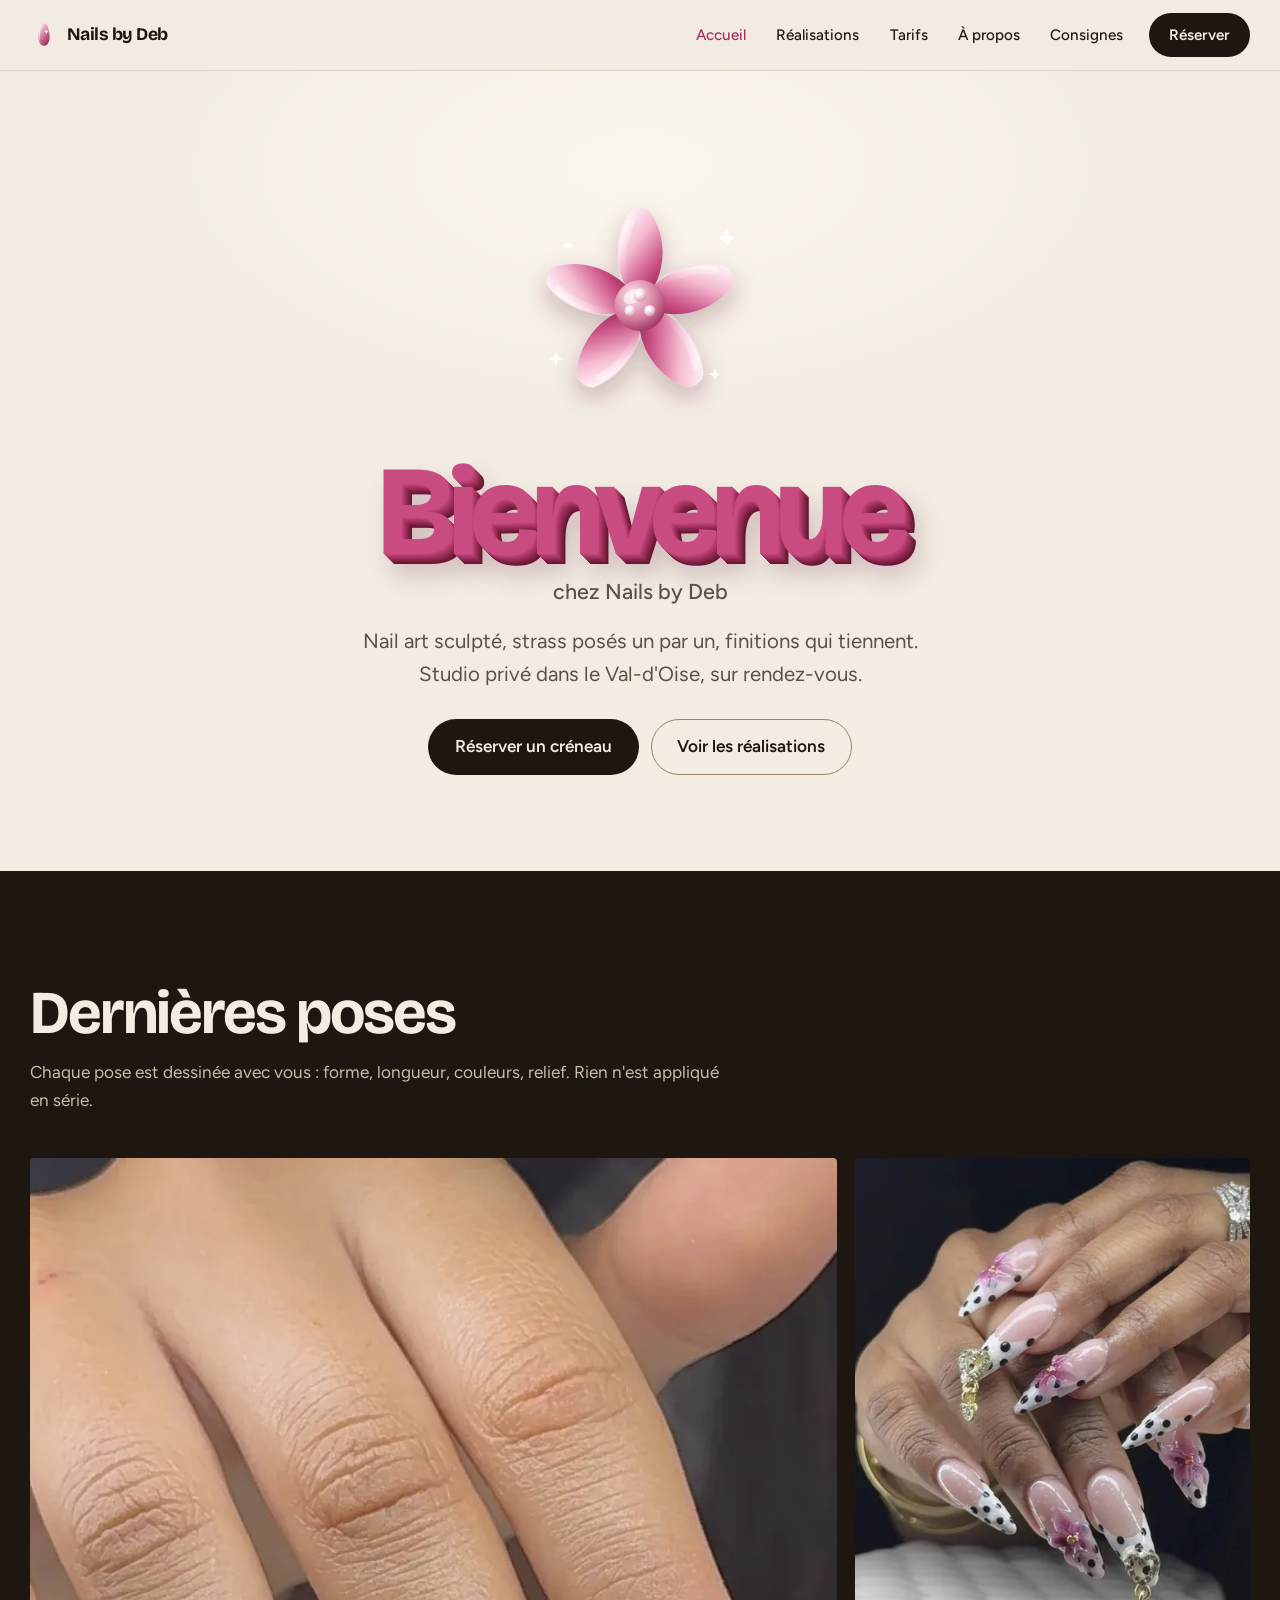
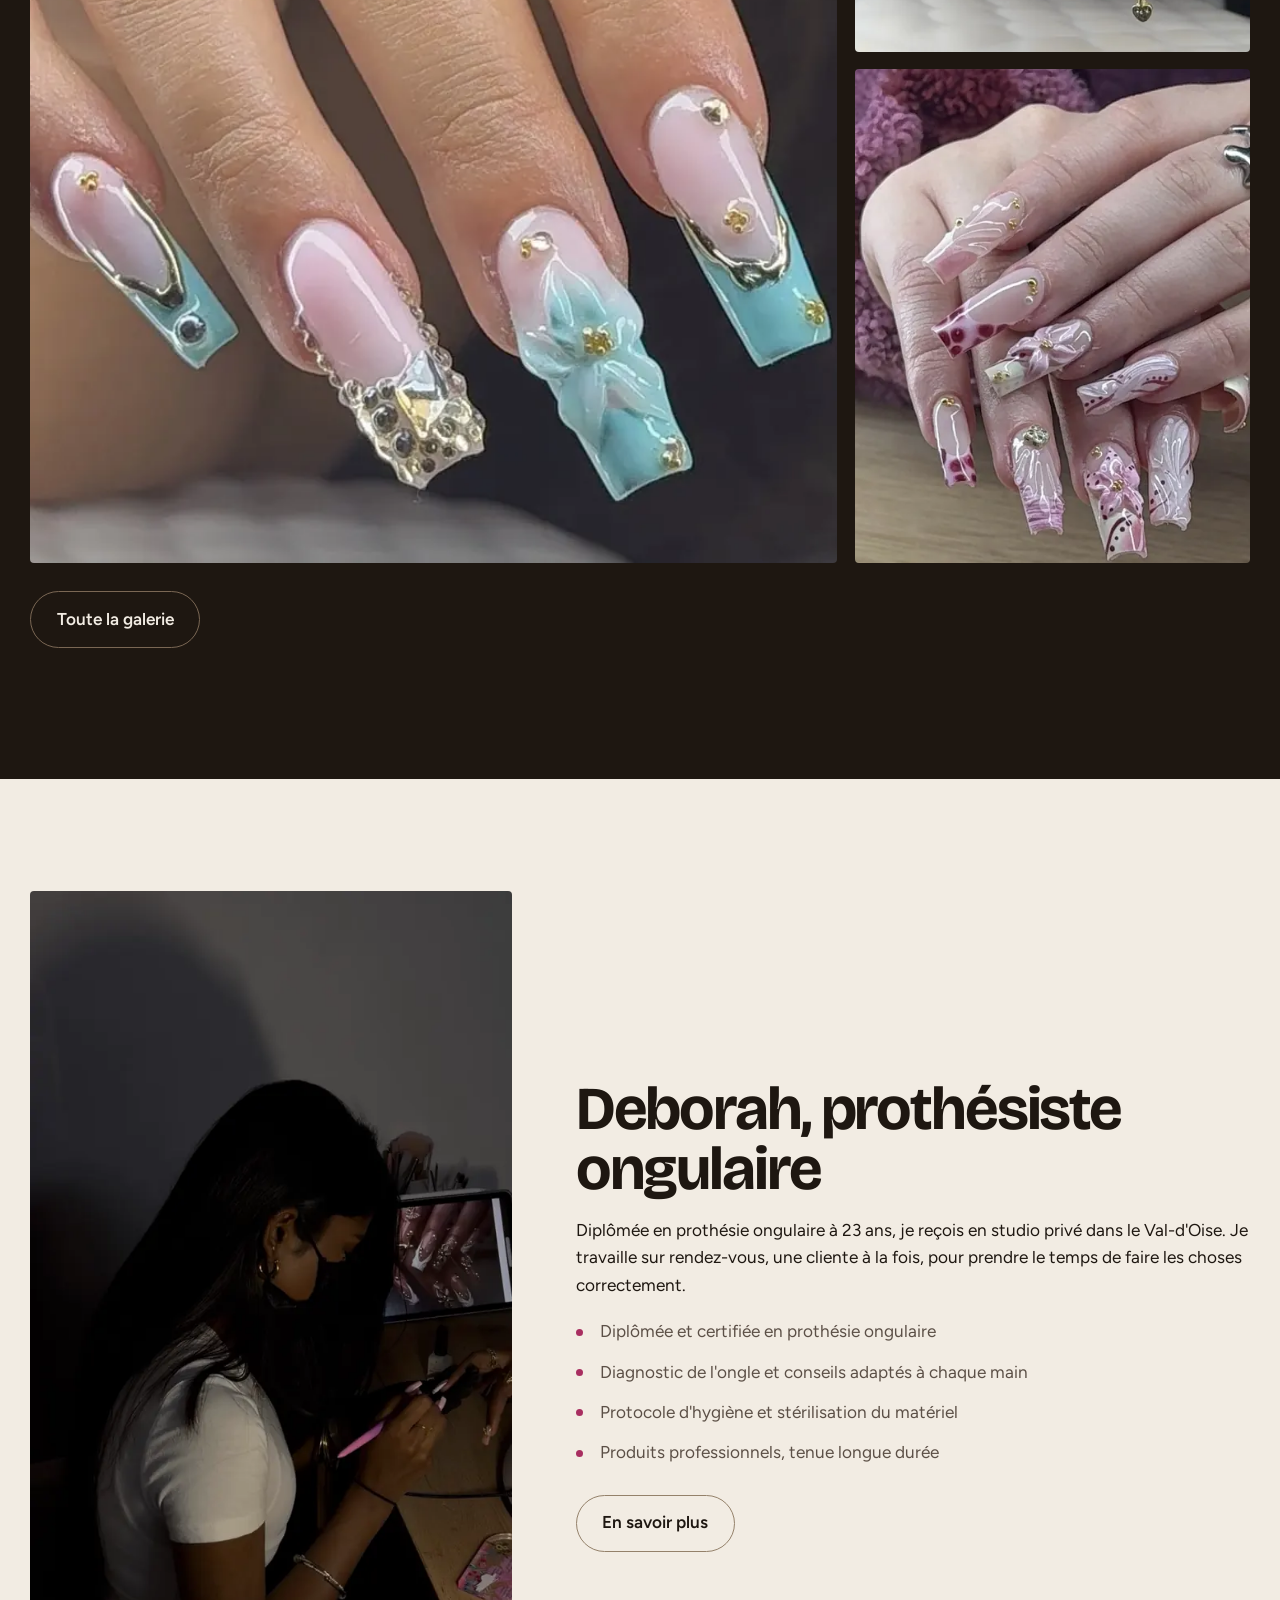
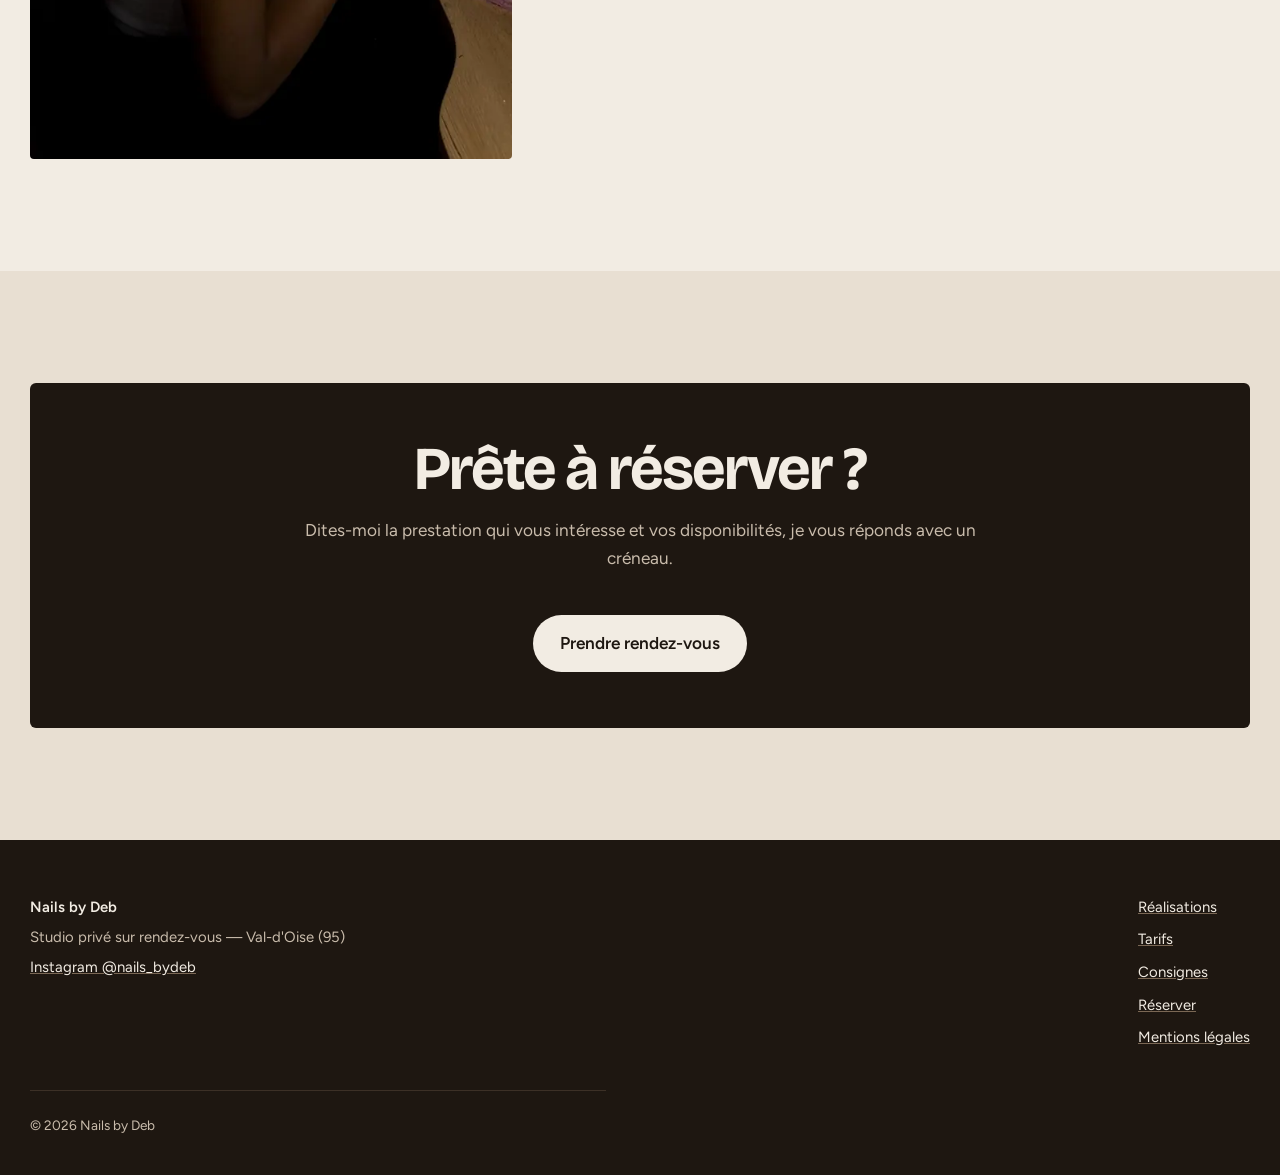
==== commit 34090524: "feat: mot d'accueil « Bienvenue » en relief interactif Remplace le logotype par un mot d'accueil en " ====
--- a/index.html
+++ b/index.html
@@ -56,7 +56,12 @@
          alt="Fleur sculptée en relief avec strass, motif signature du studio"
          width="400" height="400" fetchpriority="high">
     <div class="enveloppe accroche__texte">
-      <h1 class="logotype">Nails by Deb</h1>
+      <div class="scene" data-scene>
+        <h1 class="bienvenue" data-relief>
+          Bienvenue
+          <span class="bienvenue__marque">chez Nails by Deb</span>
+        </h1>
+      </div>
       <p>Nail art sculpté, strass posés un par un, finitions qui tiennent.
          Studio privé dans le Val-d'Oise, sur rendez-vous.</p>
       <div class="accroche__actions">
--- a/style.css
+++ b/style.css
@@ -209,19 +209,45 @@
   50%      { transform: translateY(-14px) rotate(1.5deg); }
 }
 
-/* Logotype : lettrage plein, dégradé framboise et reflet de gel. */
-.logotype {
+/* Mot d'accueil en relief : la profondeur vient d'un empilement de copies
+   décalées, et le bloc s'incline vers le pointeur ou le doigt. */
+.scene { perspective: 900px; width: 100%; }
+
+.bienvenue {
+  margin: 0;
   font-family: "Bricolage Grotesque", system-ui, sans-serif;
   font-weight: 700;
-  letter-spacing: -.045em;
-  line-height: .92;
-  font-size: clamp(2.8rem, 1.2rem + 7.6vw, 6rem);
-  margin: 0;
-  background: linear-gradient(168deg, #E27FA6 0%, var(--framboise) 46%, #731C41 100%);
-  -webkit-background-clip: text; background-clip: text;
-  color: transparent;
-  text-wrap: balance;
-}
+  letter-spacing: -.05em;
+  line-height: .9;
+  font-size: clamp(3.2rem, 1rem + 11vw, 8rem);
+  color: #C84C80;
+  transform-style: preserve-3d;
+  transition: transform .4s var(--courbe);
+  will-change: transform;
+  text-shadow:
+     1px  1px 0 #BE4376,  2px  2px 0 #B43D6E,
+     3px  3px 0 #AA3766,  4px  4px 0 #A0325E,
+     5px  5px 0 #962D56,  6px  6px 0 #8C284E,
+     7px  7px 0 #822346,  8px  8px 0 #781E3E,
+     9px  9px 0 #6E1A36, 10px 10px 0 #641636,
+    12px 18px 26px rgb(94 23 52 / .3);
+}
+/* Pendant le survol, la réaction suit le doigt sans inertie. */
+.scene[data-actif="true"] .bienvenue { transition: transform .08s linear; }
+
+.bienvenue__marque {
+  display: block;
+  margin-top: .75rem;
+  font-family: Figtree, system-ui, sans-serif;
+  font-weight: 500;
+  font-size: clamp(1.05rem, .95rem + .5vw, 1.35rem);
+  letter-spacing: 0;
+  color: var(--texte-doux);
+  text-shadow: none;
+}
+
+.accroche--accueil .scene { margin-bottom: 1.5rem; }
+.accroche--accueil .accroche__texte > p { margin-top: 0; }
 
 .accroche--accueil .accroche__texte { padding: 0; }
 .accroche--accueil p { margin-inline: auto; }
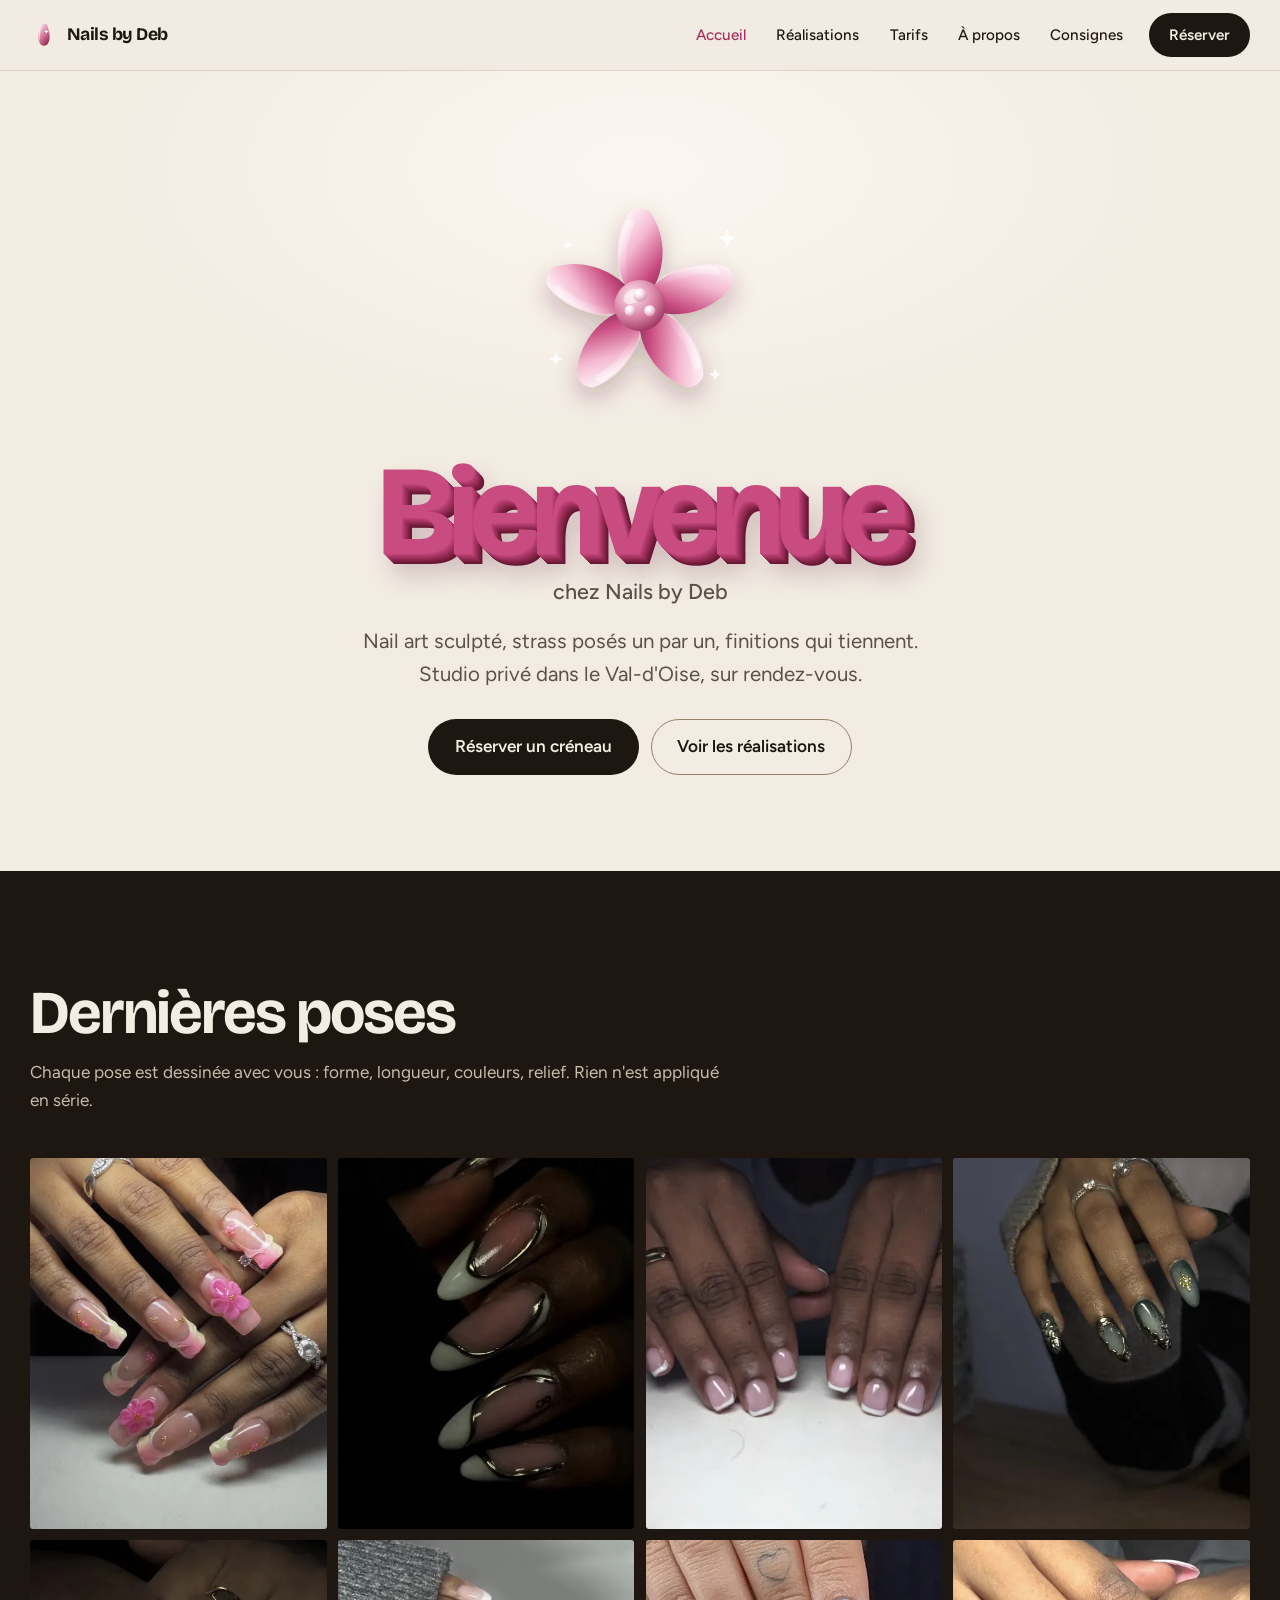
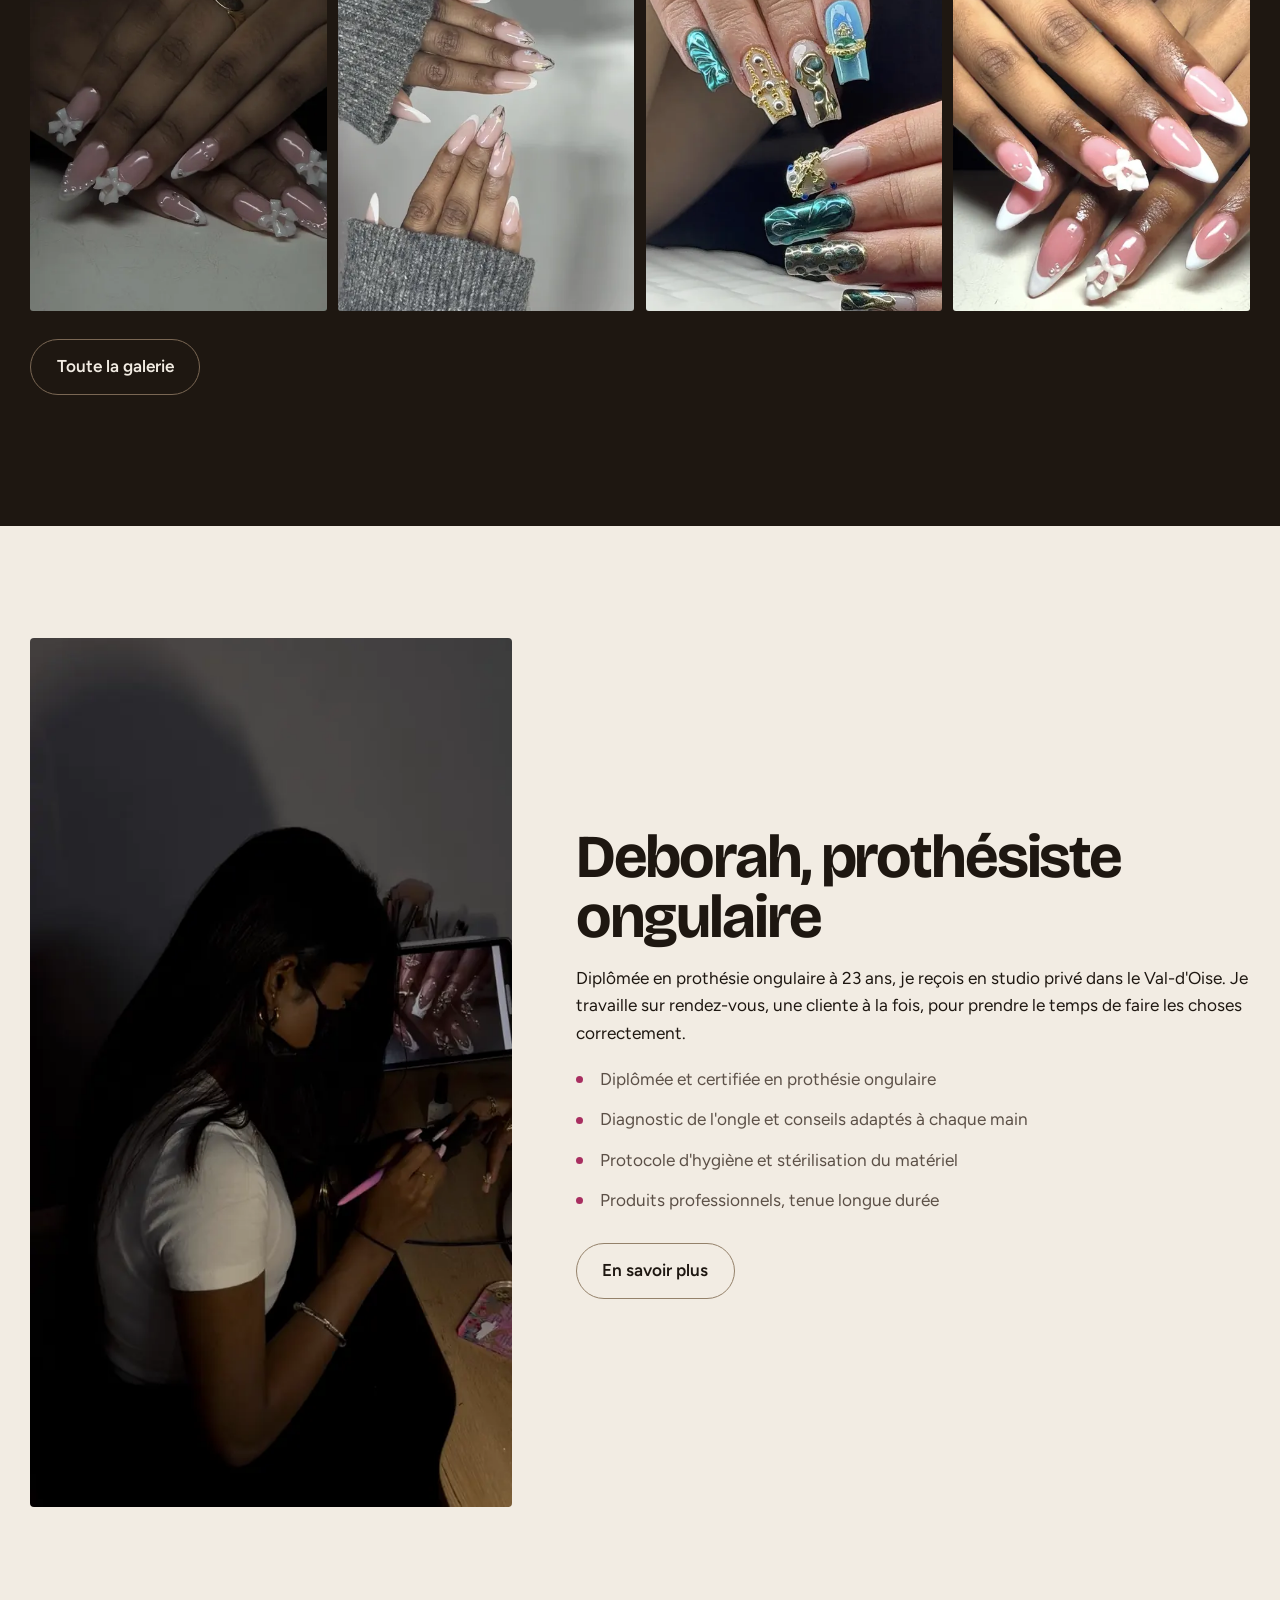
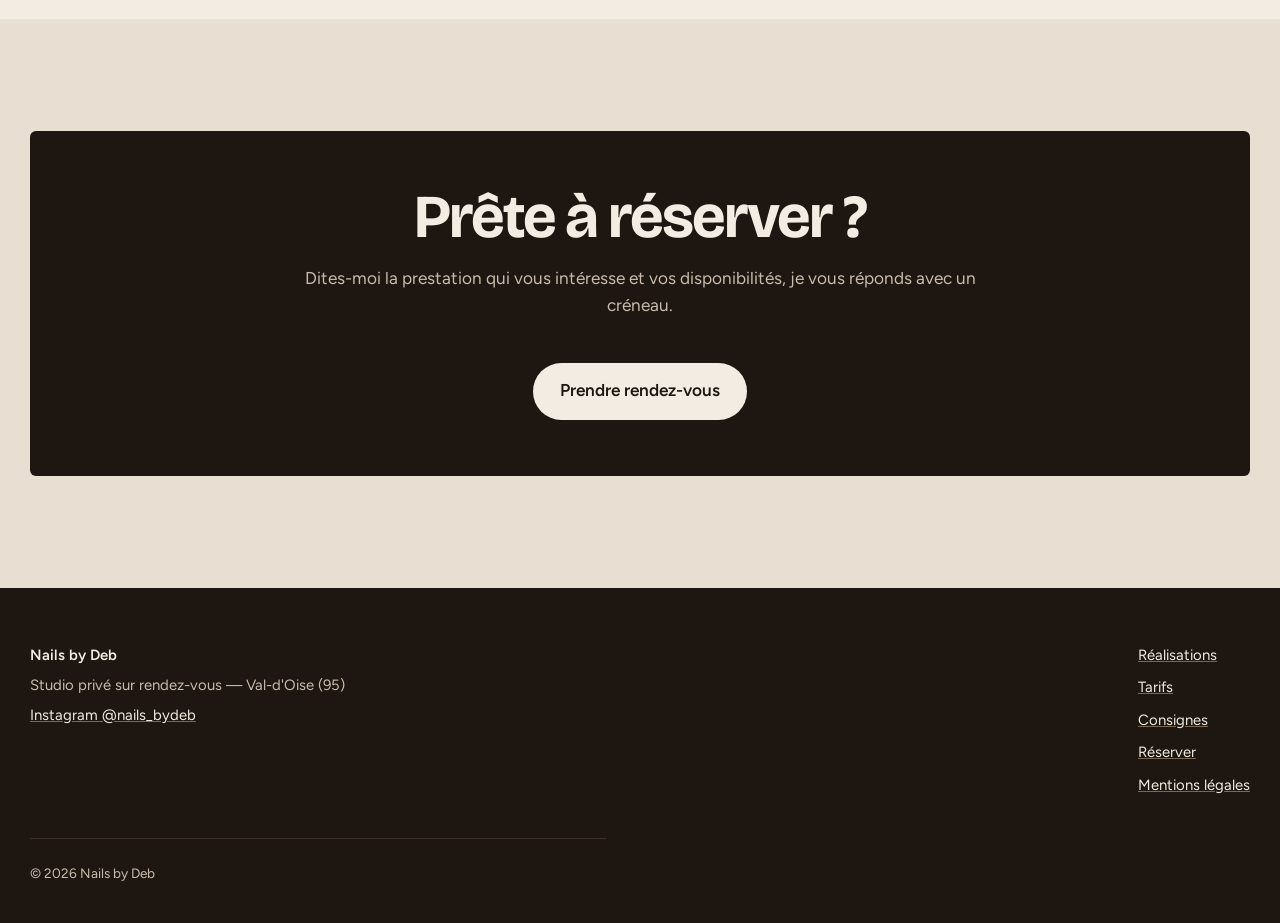
==== commit d15bb204: "feat: galerie de 23 poses, dense et filtrable Ajoute 18 poses (galerie6 à galerie23) et remplace la " ====
--- a/index.html
+++ b/index.html
@@ -80,29 +80,42 @@
            Rien n'est appliqué en série.</p>
       </div>
 
-      <div class="galerie">
-        <figure class="piece" data-piece>
-          <img src="img/galerie1-800.webp"
-               srcset="img/galerie1-480.webp 480w, img/galerie1-800.webp 800w, img/galerie1-1200.webp 1200w"
-               sizes="(min-width: 48rem) 50vw, 50vw"
-               alt="Pose ballerine aqua avec fleur sculptée en relief et strass"
-               loading="lazy" width="1320" height="1499">
-        </figure>
-        <figure class="piece" data-piece>
-          <img src="img/galerie3-480.webp"
-               srcset="img/galerie3-480.webp 480w, img/galerie3-800.webp 800w"
-               sizes="(min-width: 48rem) 25vw, 50vw"
-               alt="Stiletto blanc à pois noirs, fleurs fuchsia en relief et charms dorés"
-               loading="lazy" width="1197" height="1561">
-        </figure>
-        <figure class="piece" data-piece>
-          <img src="img/galerie4-480.webp"
-               srcset="img/galerie4-480.webp 480w, img/galerie4-800.webp 800w"
-               sizes="(min-width: 48rem) 25vw, 50vw"
-               alt="Pose rose nacrée avec motifs en relief et finitions brillantes"
-               loading="lazy" width="1168" height="1605">
-        </figure>
-      </div>
+      <!-- apercu:debut -->
+      <div class="galerie galerie--dense">
+        <figure class="piece" data-piece data-cat="relief">
+          <img src="img/galerie9-480.webp" srcset="img/galerie9-480.webp 480w, img/galerie9-800.webp 800w"
+               sizes="(min-width: 48rem) 23vw, 47vw" alt="Pose ballerine rose avec fleurs sculptées en relief et perles dorées">
+        </figure>
+        <figure class="piece" data-piece data-cat="dore">
+          <img src="img/galerie17-480.webp" srcset="img/galerie17-480.webp 480w, img/galerie17-800.webp 800w"
+               sizes="(min-width: 48rem) 23vw, 47vw" alt="Amande blanche et nude cerclée de chrome doré">
+        </figure>
+        <figure class="piece" data-piece data-cat="french">
+          <img src="img/galerie7-480.webp" srcset="img/galerie7-480.webp 480w, img/galerie7-800.webp 800w"
+               sizes="(min-width: 48rem) 23vw, 47vw" alt="French blanche sur ongles carrés courts" loading="lazy">
+        </figure>
+        <figure class="piece" data-piece data-cat="couleur">
+          <img src="img/galerie12-480.webp" srcset="img/galerie12-480.webp 480w, img/galerie12-800.webp 800w"
+               sizes="(min-width: 48rem) 23vw, 47vw" alt="Vert sapin effet œil-de-chat avec coulées dorées" loading="lazy">
+        </figure>
+        <figure class="piece" data-piece data-cat="relief">
+          <img src="img/galerie8-480.webp" srcset="img/galerie8-480.webp 480w, img/galerie8-800.webp 800w"
+               sizes="(min-width: 48rem) 23vw, 47vw" alt="Pose rose nacrée avec nœuds sculptés blancs et perles" loading="lazy">
+        </figure>
+        <figure class="piece" data-piece data-cat="french">
+          <img src="img/galerie22-480.webp" srcset="img/galerie22-480.webp 480w, img/galerie22-800.webp 800w"
+               sizes="(min-width: 48rem) 23vw, 47vw" alt="Amande french nude avec petites fleurs peintes à la main" loading="lazy">
+        </figure>
+        <figure class="piece" data-piece data-cat="dore">
+          <img src="img/galerie2-480.webp" srcset="img/galerie2-480.webp 480w, img/galerie2-800.webp 800w"
+               sizes="(min-width: 48rem) 23vw, 47vw" alt="Pose longue aqua et dorée, relief sculpté et strass posés à la main" loading="lazy">
+        </figure>
+        <figure class="piece" data-piece data-cat="relief">
+          <img src="img/galerie10-480.webp" srcset="img/galerie10-480.webp 480w, img/galerie10-800.webp 800w"
+               sizes="(min-width: 48rem) 23vw, 47vw" alt="Amande rose et blanche avec nœuds sculptés et perles" loading="lazy">
+        </figure>
+      </div>
+      <!-- apercu:fin -->
 
       <p style="margin-top:1.75rem">
         <a class="bouton bouton--contour" href="realisations.html">Toute la galerie</a>
--- a/style.css
+++ b/style.css
@@ -315,18 +315,42 @@
 .galerie { display: grid; gap: .9rem; grid-template-columns: repeat(2, 1fr); }
 @media (min-width: 48rem) {
   .galerie { grid-template-columns: repeat(3, 1fr); gap: 1.1rem; }
-  .galerie > :first-child { grid-column: span 2; grid-row: span 2; }
-}
+}
+
+/* Grille dense : des vignettes régulières et serrées, pour que le volume
+   de travail se lise d'un coup d'œil plutôt qu'une photo à la fois. */
+.galerie--dense { gap: .55rem; }
+@media (min-width: 48rem) { .galerie--dense { grid-template-columns: repeat(3, 1fr); gap: .7rem; } }
+@media (min-width: 75rem) { .galerie--dense { grid-template-columns: repeat(4, 1fr); } }
 
 .piece {
   margin: 0; padding: 0; border: 0;
-  position: relative; overflow: hidden; border-radius: 4px;
+  position: relative; overflow: hidden; border-radius: 3px;
   background: var(--espresso-haut); cursor: zoom-in;
   aspect-ratio: 4 / 5;
 }
-.galerie > :first-child { aspect-ratio: auto; }
+.piece[hidden] { display: none; }
 .piece img { width: 100%; height: 100%; object-fit: cover; transition: transform .7s var(--courbe); }
-.piece:hover img { transform: scale(1.04); }
+.piece:hover img { transform: scale(1.05); }
+
+/* --- Filtres ------------------------------------------------------------ */
+.filtres {
+  display: flex; flex-wrap: wrap; gap: .5rem;
+  margin-bottom: 1.5rem;
+}
+.puce {
+  font: inherit; font-size: .92rem; font-weight: 500;
+  min-height: 44px; padding: .5rem 1.1rem;
+  border: 1px solid var(--filet-actif); border-radius: 999px;
+  background: transparent; color: var(--texte);
+  cursor: pointer; transition: background-color .2s, color .2s, border-color .2s;
+}
+.puce:hover { border-color: var(--espresso); }
+.puce[aria-pressed="true"] {
+  background: var(--espresso); border-color: var(--espresso);
+  color: var(--texte-inverse);
+}
+.compte-poses { color: var(--texte-doux); font-size: .92rem; margin: 1.25rem 0 0; }
 
 /* --- Carte de prix ------------------------------------------------------ */
 .carte-prix { display: grid; gap: 2.75rem; }
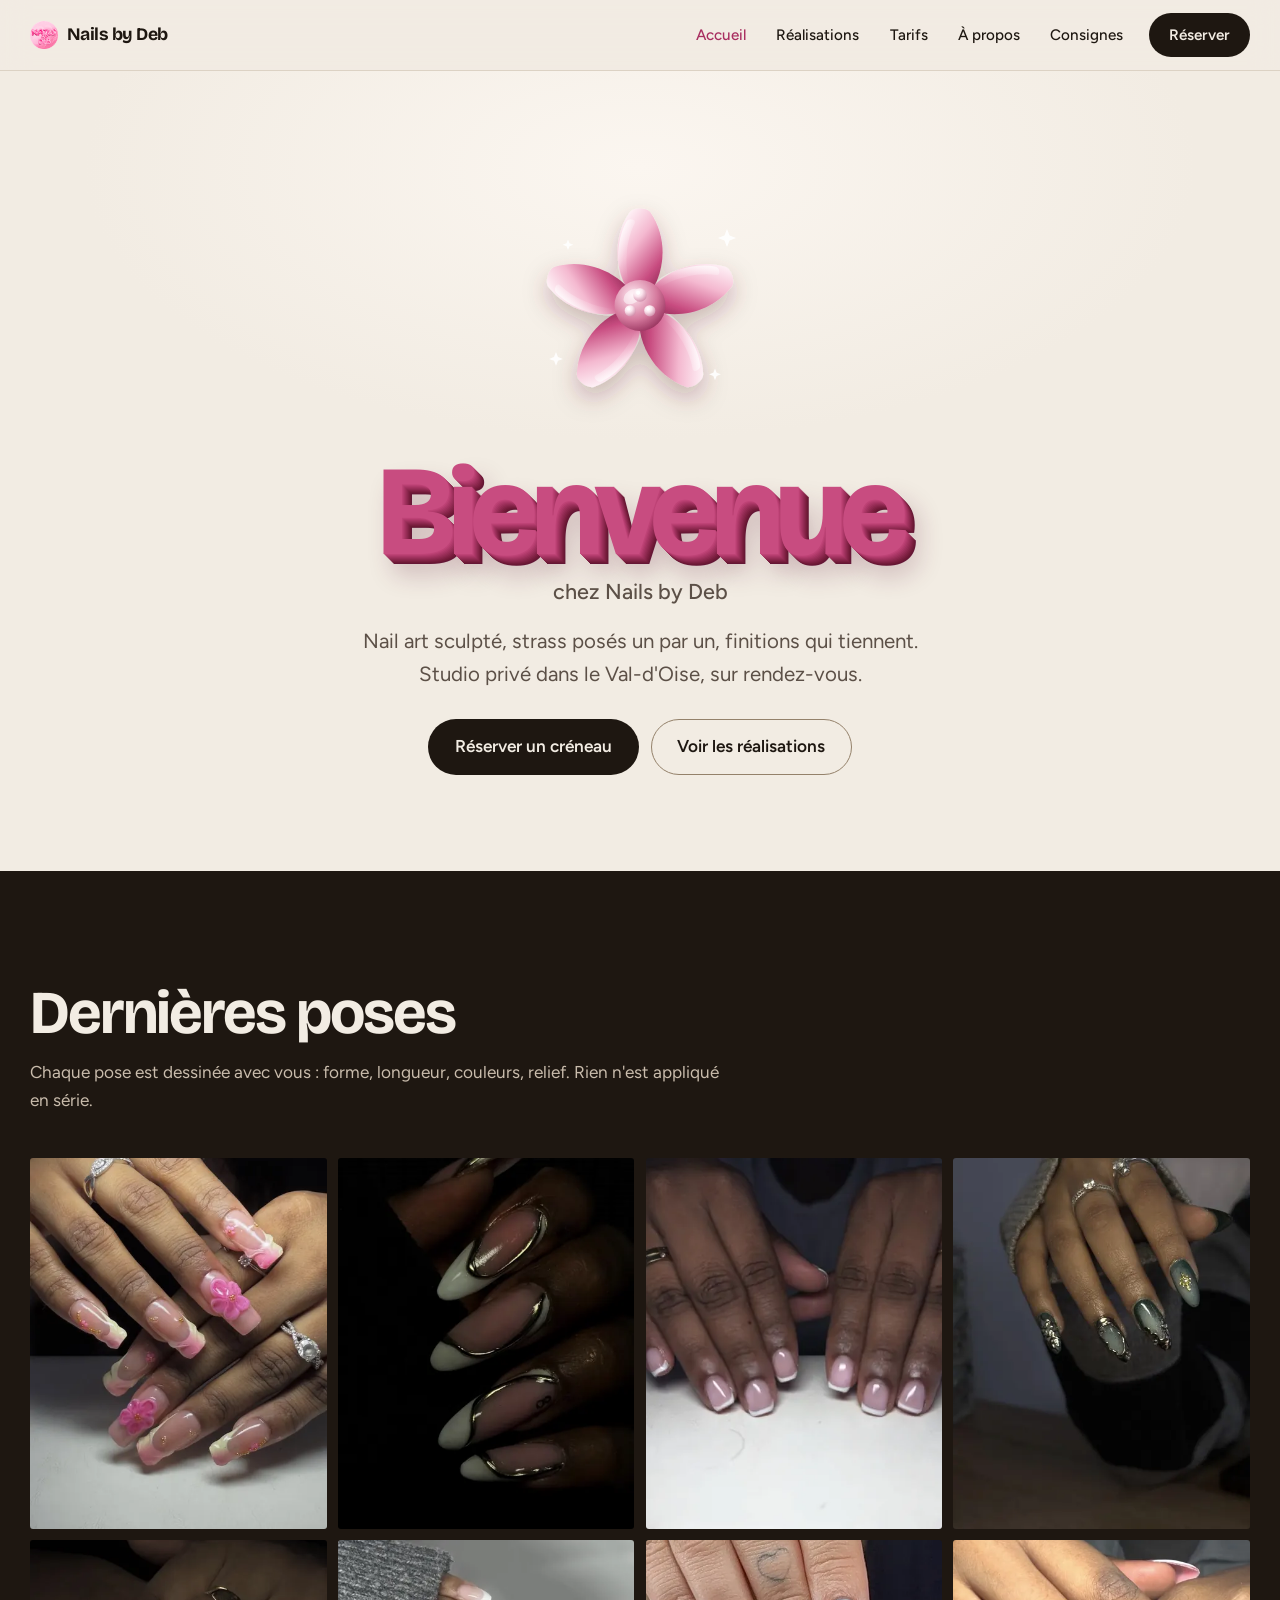
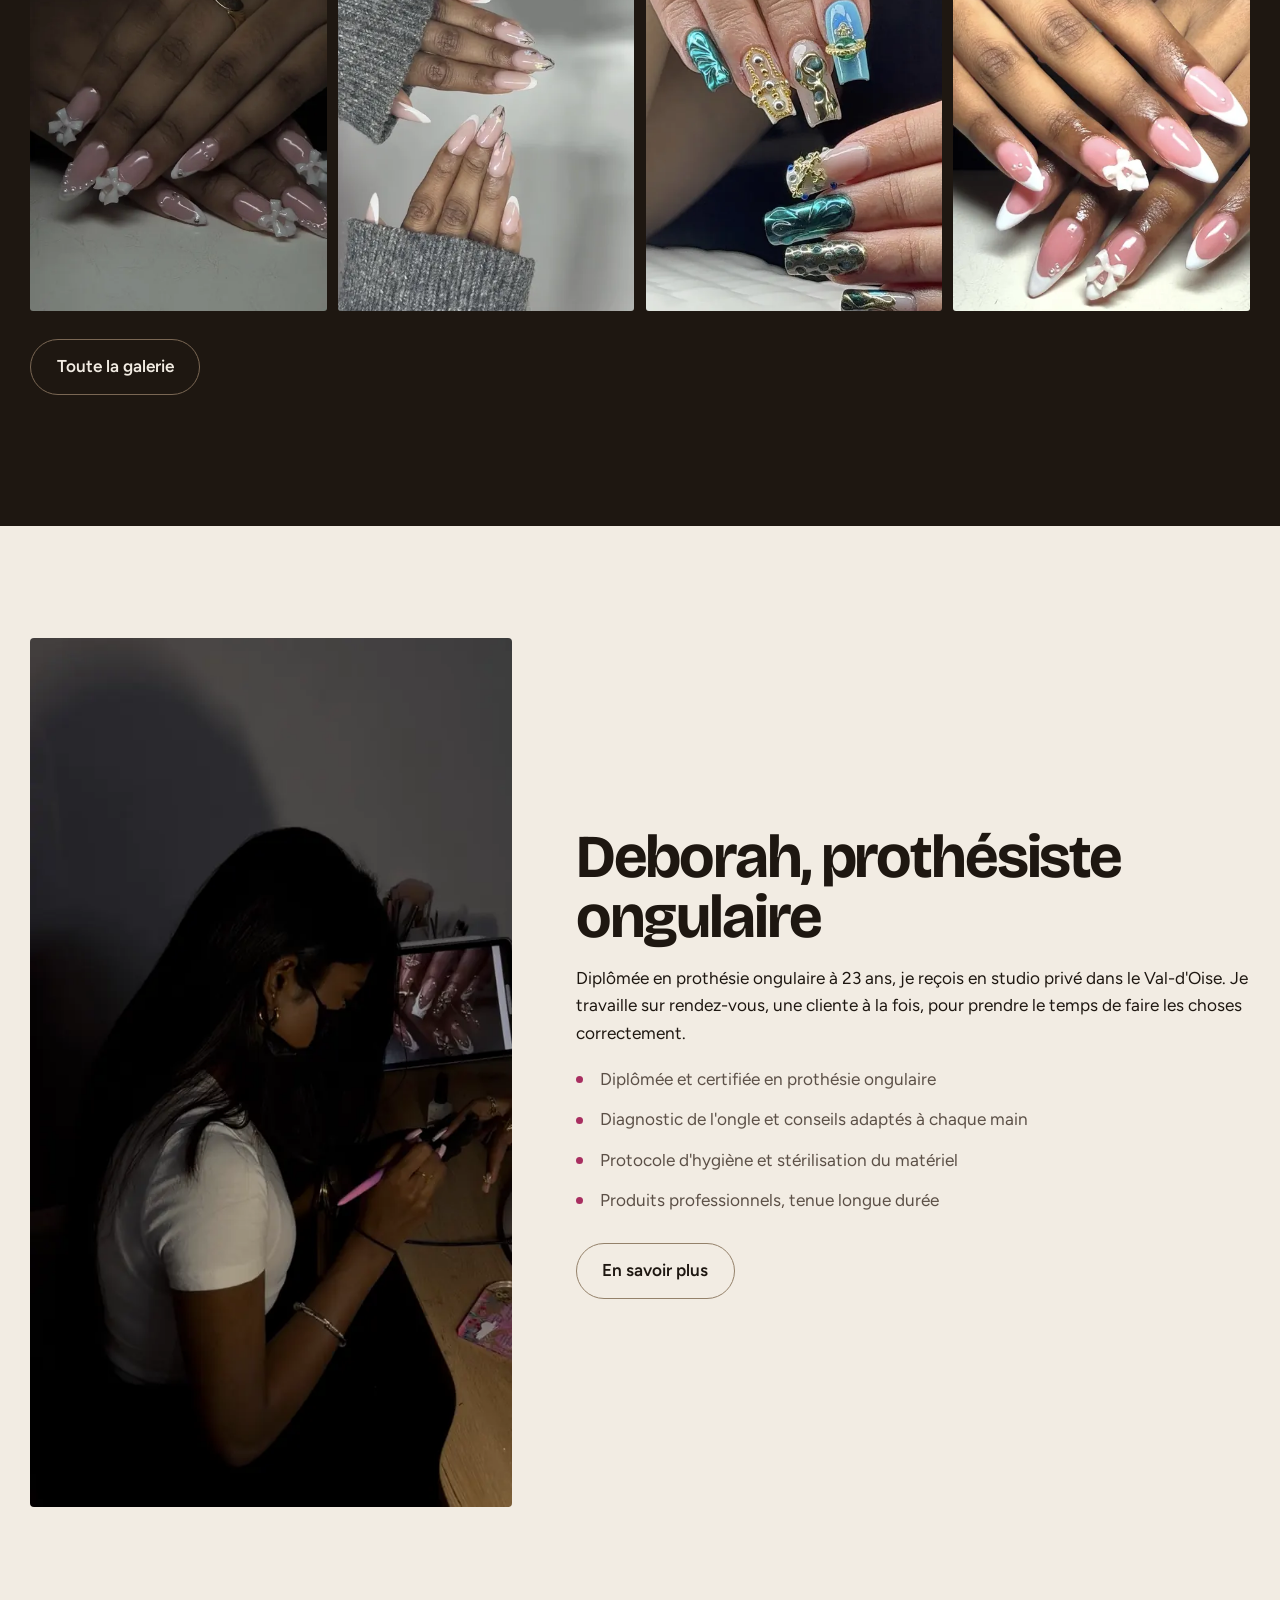
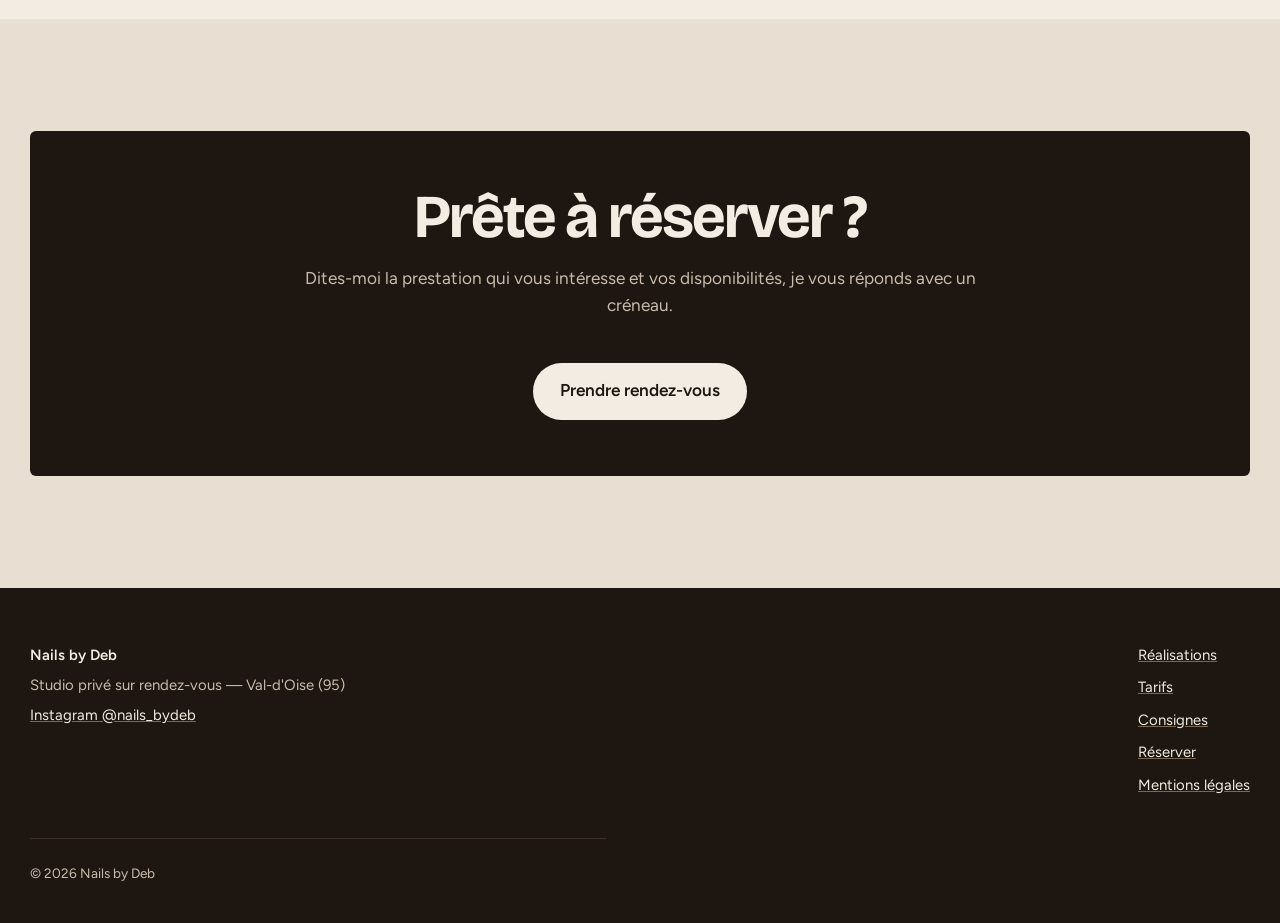
==== commit f441b1aa: "feat: logo officiel en framboise, et plus d'acompte Logo : reprend l'original de la cliente, bascule" ====
--- a/index.html
+++ b/index.html
@@ -15,7 +15,7 @@
 <meta property="og:locale" content="fr_FR">
 <meta name="twitter:card" content="summary_large_image">
 
-<link rel="icon" href="img/logo-mark.svg" type="image/svg+xml">
+<link rel="icon" href="img/logo-96.png" type="image/png">
 <link rel="apple-touch-icon" href="img/apple-touch-icon.png">
 <meta name="theme-color" content="#F2ECE3">
 
@@ -30,7 +30,7 @@
 <header class="entete">
   <div class="enveloppe entete__rangee">
     <a class="marque" href="index.html">
-      <img src="img/logo-mark.svg" alt="" width="28" height="28">
+      <img src="img/logo-96.png" alt="" width="28" height="28">
       <span>Nails by Deb</span>
     </a>
     <button class="bascule" data-bascule aria-expanded="false" aria-controls="menu" hidden>
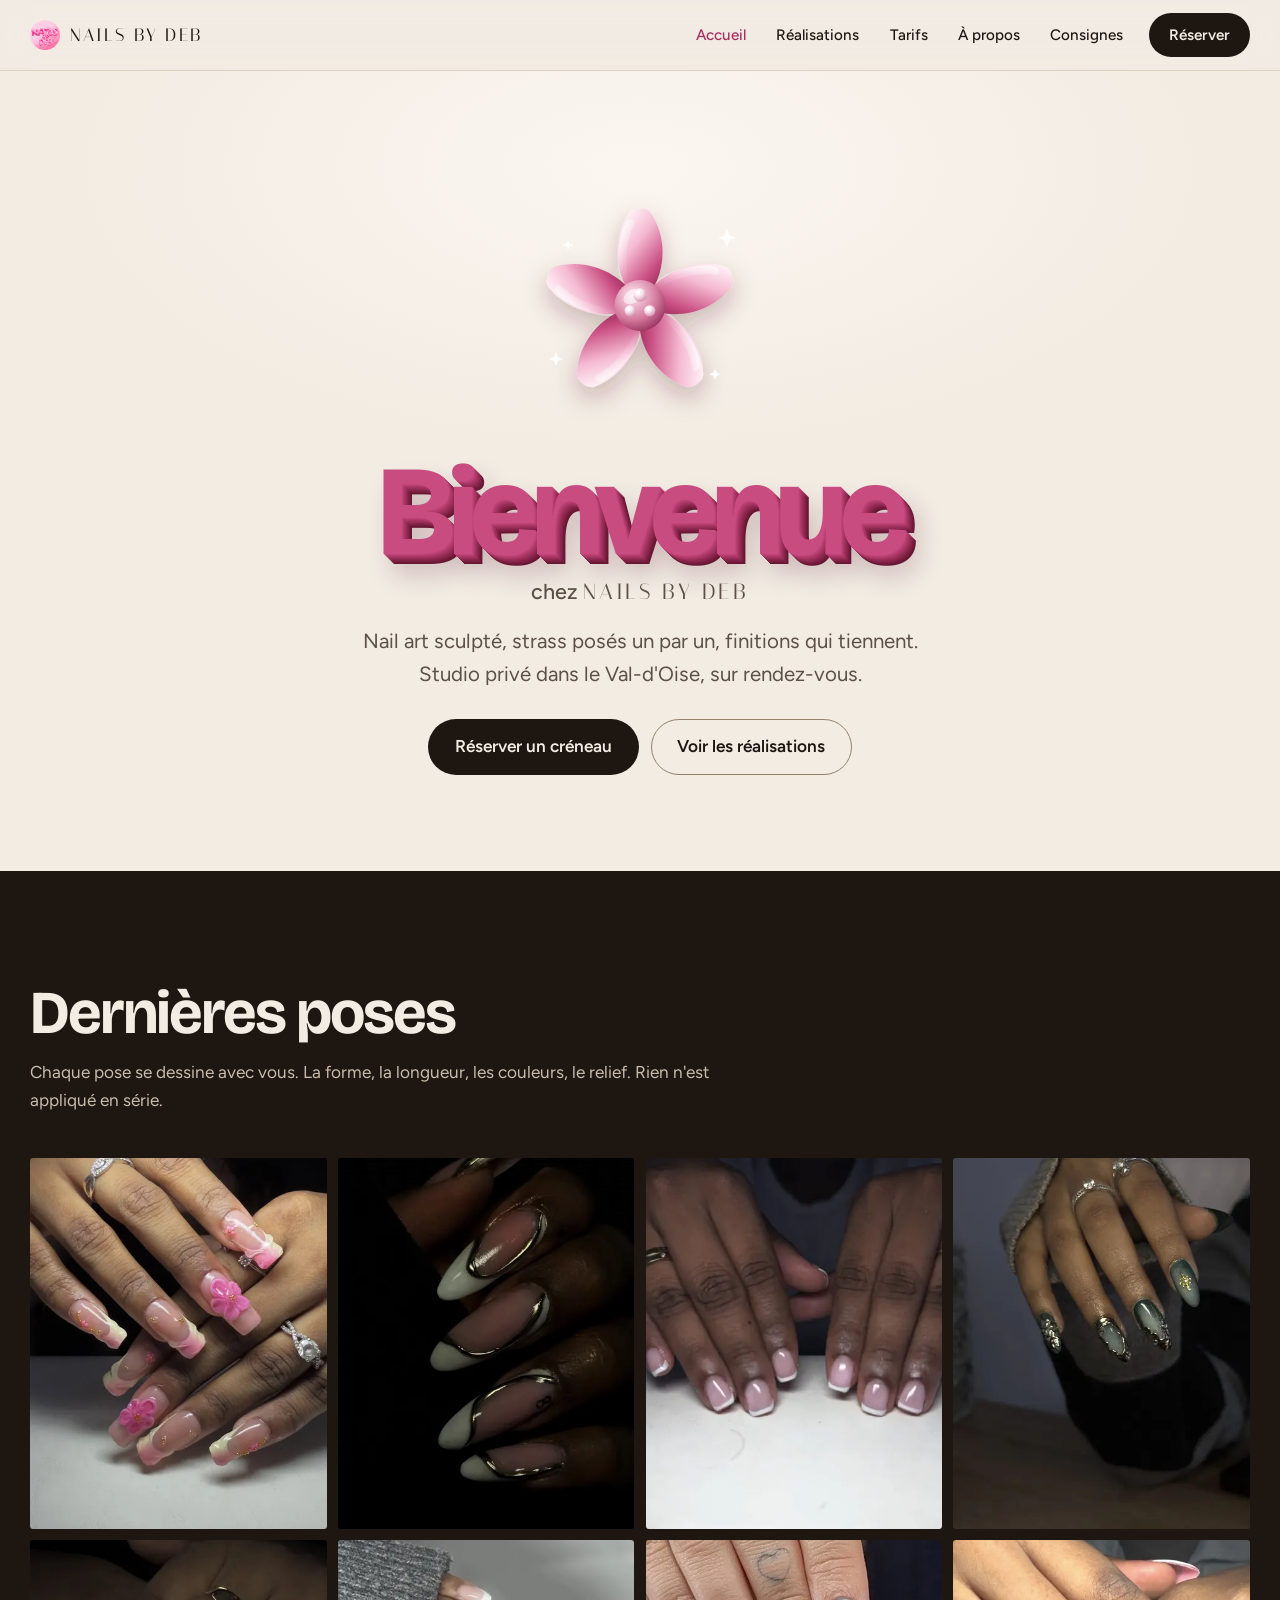
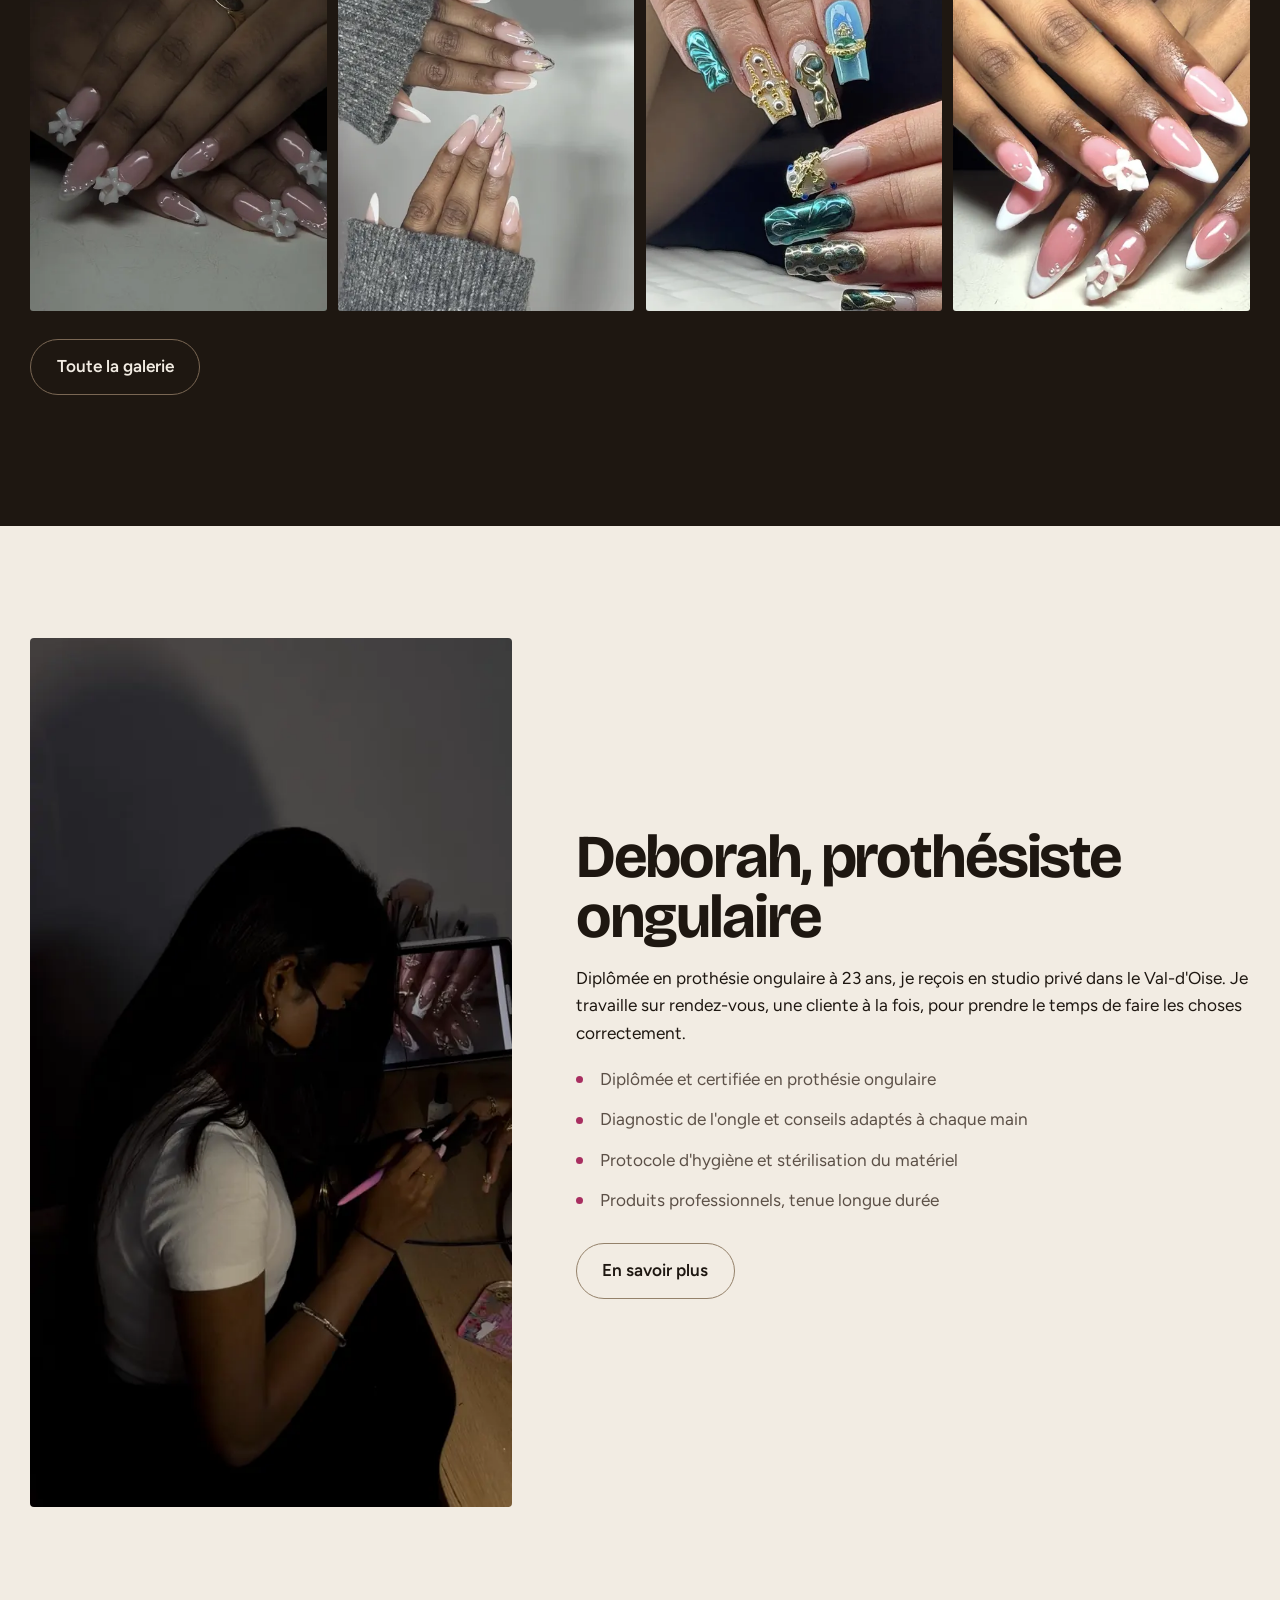
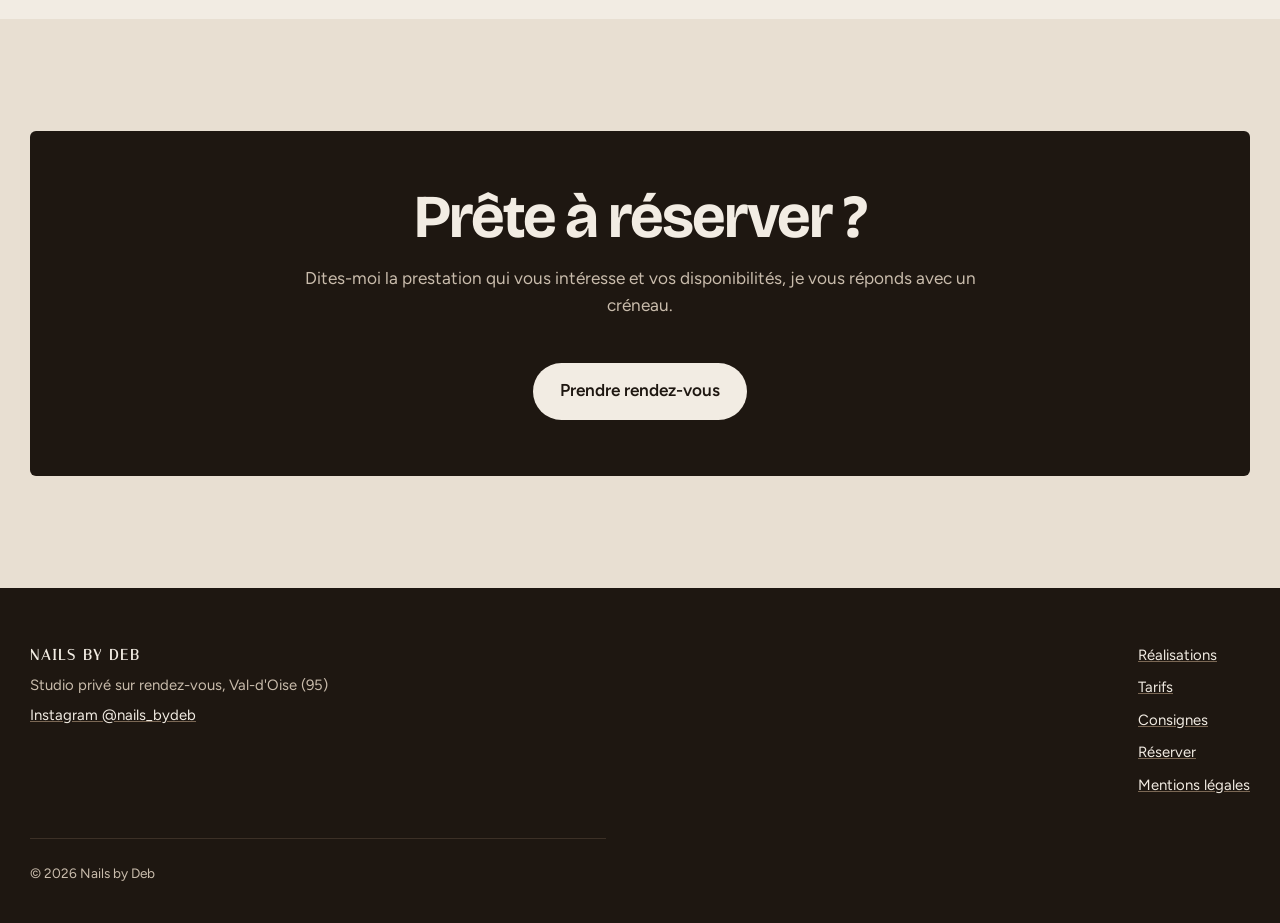
==== commit 1828378e: "style: texte réécrit sans deux-points, et un caractère pour la marque Le texte enchaînait les tournu" ====
--- a/index.html
+++ b/index.html
@@ -21,7 +21,7 @@
 
 <link rel="preconnect" href="https://fonts.googleapis.com">
 <link rel="preconnect" href="https://fonts.gstatic.com" crossorigin>
-<link href="https://fonts.googleapis.com/css2?family=Bricolage+Grotesque:opsz,wght@12..96,600;12..96,700&family=Figtree:wght@400;500;600&display=swap" rel="stylesheet">
+<link href="https://fonts.googleapis.com/css2?family=Bricolage+Grotesque:opsz,wght@12..96,600;12..96,700&family=Figtree:wght@400;500;600&family=Italiana&display=swap" rel="stylesheet">
 <link rel="stylesheet" href="style.css">
 </head>
 <body>
@@ -30,8 +30,8 @@
 <header class="entete">
   <div class="enveloppe entete__rangee">
     <a class="marque" href="index.html">
-      <img src="img/logo-96.png" alt="" width="28" height="28">
-      <span>Nails by Deb</span>
+      <img src="img/logo-96.png" alt="" width="30" height="30">
+      <span class="nom-marque">Nails by Deb</span>
     </a>
     <button class="bascule" data-bascule aria-expanded="false" aria-controls="menu" hidden>
       <span class="bascule__traits" aria-hidden="true"></span> Menu
@@ -59,7 +59,7 @@
       <div class="scene" data-scene>
         <h1 class="bienvenue" data-relief>
           Bienvenue
-          <span class="bienvenue__marque">chez Nails by Deb</span>
+          <span class="bienvenue__marque">chez <span class="nom-marque">Nails by Deb</span></span>
         </h1>
       </div>
       <p>Nail art sculpté, strass posés un par un, finitions qui tiennent.
@@ -76,8 +76,8 @@
     <div class="enveloppe">
       <div class="section__chapeau">
         <h2>Dernières poses</h2>
-        <p>Chaque pose est dessinée avec vous : forme, longueur, couleurs, relief.
-           Rien n'est appliqué en série.</p>
+        <p>Chaque pose se dessine avec vous. La forme, la longueur, les couleurs,
+           le relief. Rien n'est appliqué en série.</p>
       </div>
 
       <!-- apercu:debut -->
@@ -165,8 +165,8 @@
   <div class="enveloppe">
     <div class="pied__rangee">
       <div>
-        <strong>Nails by Deb</strong>
-        <p>Studio privé sur rendez-vous — Val-d'Oise (95)</p>
+        <strong class="nom-marque">Nails by Deb</strong>
+        <p>Studio privé sur rendez-vous, Val-d'Oise (95)</p>
         <p><a href="https://instagram.com/nails_bydeb" rel="noopener">Instagram @nails_bydeb</a></p>
       </div>
       <ul>
--- a/style.css
+++ b/style.css
@@ -111,13 +111,21 @@
   gap: 1rem; padding-block: .8rem;
 }
 
+/* Le nom de la marque a son propre caractère : un serif à fort contraste,
+   espacé, qui tranche avec le grotesque des titres. */
+.nom-marque {
+  font-family: Italiana, "Times New Roman", serif;
+  font-weight: 400;
+  letter-spacing: .12em;
+  text-transform: uppercase;
+}
+
 .marque {
-  display: flex; align-items: center; gap: .55rem;
+  display: flex; align-items: center; gap: .6rem;
   text-decoration: none; color: var(--texte);
-  font-family: "Bricolage Grotesque", sans-serif;
-  font-weight: 700; font-size: 1.1rem; letter-spacing: -.03em;
-}
-.marque img { width: 28px; height: 28px; }
+  font-size: 1.15rem; line-height: 1;
+}
+.marque img { width: 30px; height: 30px; }
 
 .bascule {
   display: inline-flex; align-items: center; gap: .5rem;
